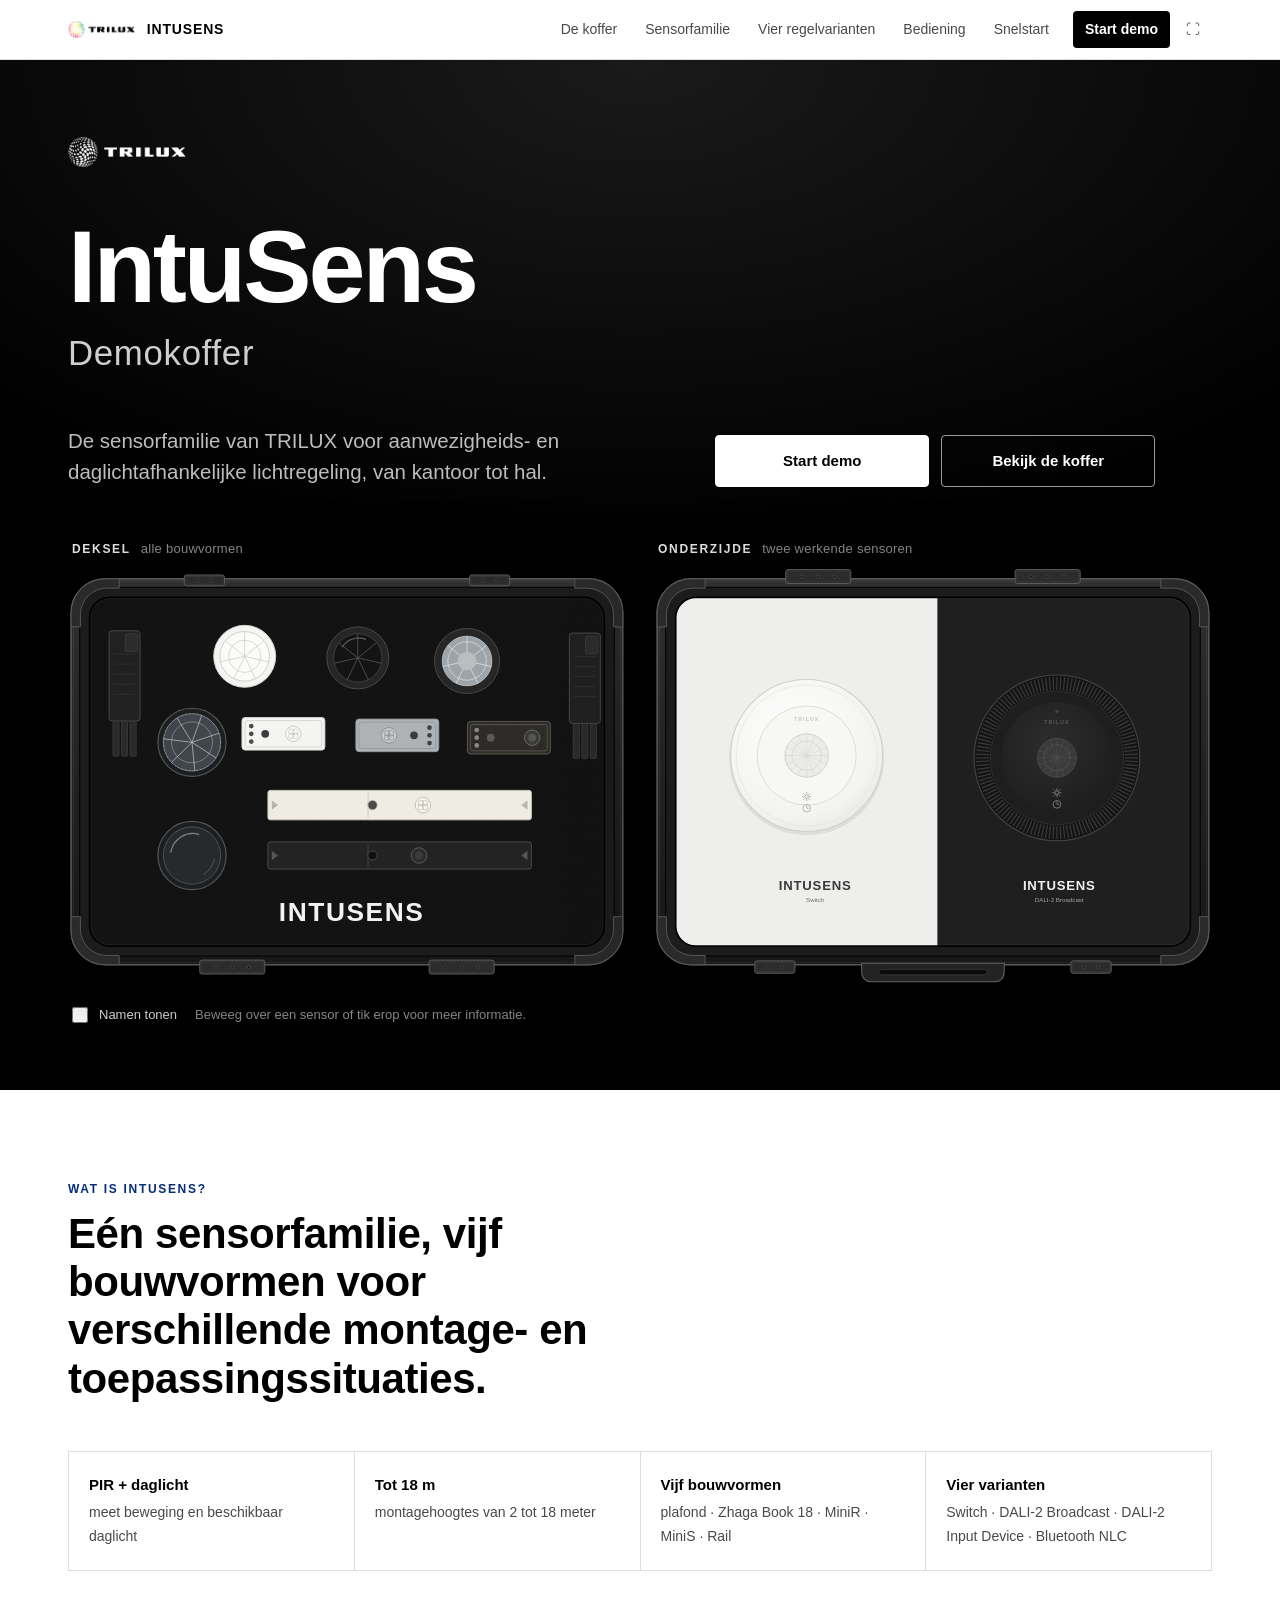
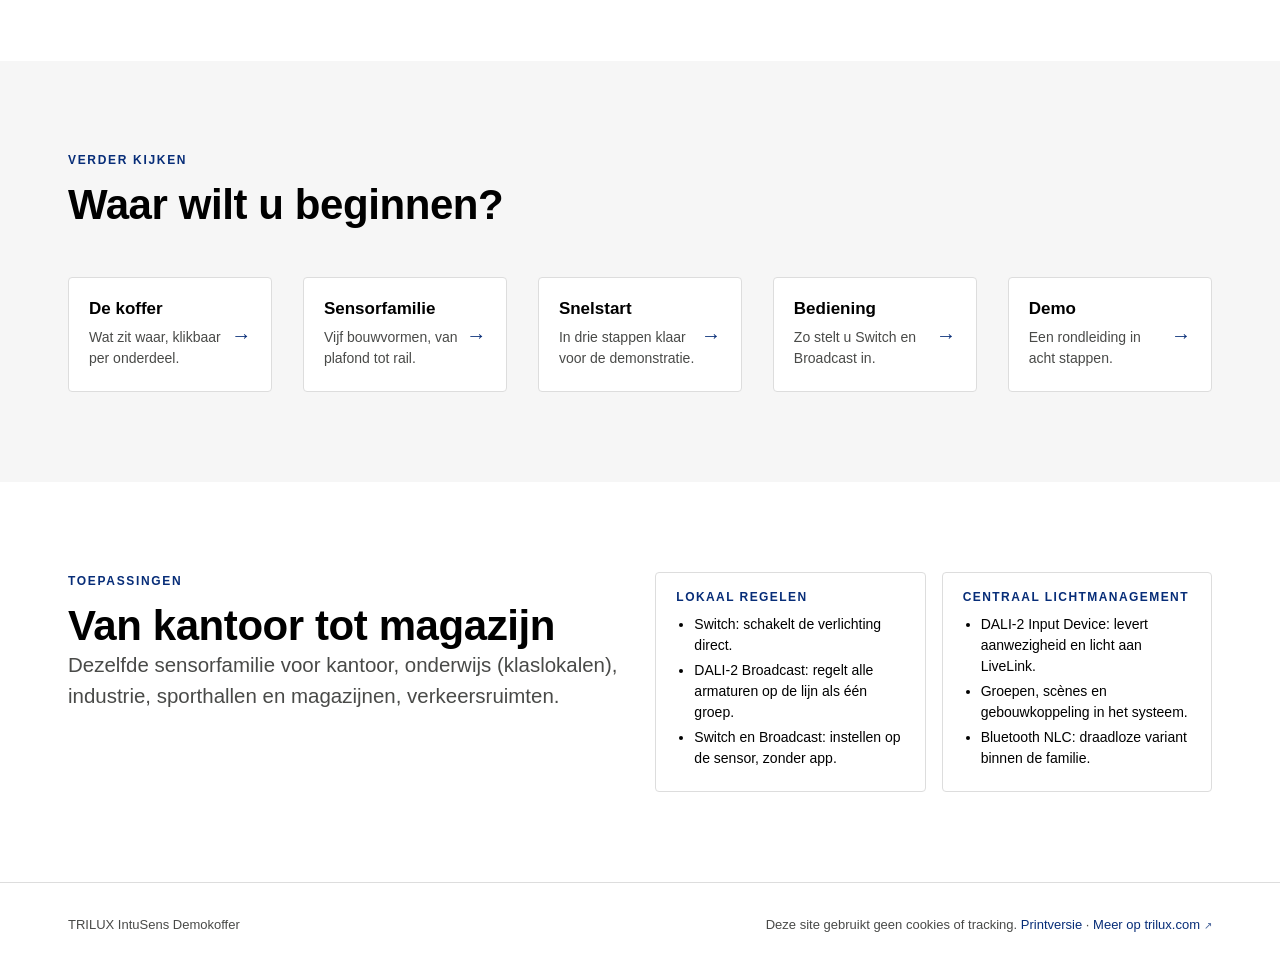
==== index.html @ b2845ed4 "Bediening exact, compact-scherm, Rail-terminologie, artikelgegevens en trilux.com-links (issue #1) -" ====
<!DOCTYPE html>
<html lang="nl">
<head>
<meta charset="utf-8">
<meta name="viewport" content="width=device-width, initial-scale=1, viewport-fit=cover">
<meta name="robots" content="noindex">
<title>IntuSens demokoffer · TRILUX</title>
<meta name="description" content="Ontdek de TRILUX IntuSens-sensorfamilie aan de hand van de demokoffer: bouwvormen, bediening en toepassingen.">
<link rel="canonical" href="https://intusens-demokoffer.nl/">
<meta property="og:type" content="website">
<meta property="og:site_name" content="TRILUX IntuSens Demokoffer">
<meta property="og:title" content="TRILUX IntuSens Demokoffer">
<meta property="og:description" content="Vijf bouwvormen, één bedienconcept. Ontdek de IntuSens-sensorfamilie van TRILUX.">
<meta property="og:url" content="https://intusens-demokoffer.nl/">
<meta property="og:image" content="https://intusens-demokoffer.nl/assets/processed/koffer-hero.jpg">
<meta property="og:locale" content="nl_NL">
<meta name="twitter:card" content="summary_large_image">
<meta name="theme-color" content="#000000">
<meta name="apple-mobile-web-app-title" content="IntuSens Demokoffer">
<meta name="apple-mobile-web-app-capable" content="yes">
<meta name="mobile-web-app-capable" content="yes">
<meta name="apple-mobile-web-app-status-bar-style" content="black">
<link rel="icon" href="assets/icons/favicon.svg" type="image/svg+xml">
<link rel="icon" href="assets/icons/favicon-32.png" sizes="32x32" type="image/png">
<link rel="apple-touch-icon" href="assets/icons/apple-touch-icon.png">
<link rel="manifest" href="manifest.webmanifest">
<link rel="stylesheet" href="src/styles.css">
</head>
<body>
<header class="nav">
  <div class="nav-in">
    <a class="nav-logo" href="#/"><img src="assets/brand/trilux-logo-zwart-crop.png" alt="TRILUX"><span>IntuSens</span></a>
    <button class="nav-burger" id="burger" aria-label="Menu">Menu</button>
    <nav class="nav-links" id="navlinks" aria-label="Hoofdnavigatie"></nav>
  </div>
</header>
<main id="main"></main>
<footer class="foot"><div class="wrap"><span>TRILUX IntuSens Demokoffer</span><span>Deze site gebruikt geen cookies of tracking. <a href="print/intusens-demokoffer-handleiding.html">Printversie</a> · <a class="ext" href="https://www.trilux.com/en/products/intusens/" target="_blank" rel="noopener">Meer op trilux.com</a></span></div></footer>
<div class="toast" id="toast" role="status" aria-live="polite"></div>
<script src="src/data.js"></script>
<script src="src/koffer-illu.js"></script>
<script src="src/app.js"></script>
</body>
</html>
---- src/styles.css ----
/* TRILUX IntuSens demokoffer — Interactive Sales Guide
   Kleuren volgen de TRILUX PowerPoint-master (maart 2026) zoals gebruikt in de presentatie-repo:
   zwart #000, blauw #072D78 (accent2), lichtblauw #4097DB (accent1), grijs #494A48, lijn #DDDDDD, vlak #F6F6F6. */
:root{
  --ink:#000000; --ink-2:#1d1d1f; --grey:#494A48; --grey-mid:#919390; --grey-soft:#B8BAB7;
  --line:#DDDDDD; --surface:#F6F6F6; --paper:#FFFFFF;
  --blue:#072D78; --blue-light:#4097DB; --blue-pale:#E9F2FB;
  --warn:#C80A46; --warn-pale:#FBECF1;
  --font:"Segoe UI",-apple-system,BlinkMacSystemFont,"Helvetica Neue",Helvetica,Arial,sans-serif;
  --mono:Consolas,"SF Mono",Menlo,"Courier New",monospace;
  --radius:4px; --gutter:clamp(16px,4vw,48px); --max:1240px;
  --nav-h:60px;
}
*{box-sizing:border-box}
html{-webkit-text-size-adjust:100%;scroll-behavior:smooth}
body{margin:0;font-family:var(--font);color:var(--ink);background:var(--paper);line-height:1.5;font-size:16px;-webkit-font-smoothing:antialiased}
img{max-width:100%;display:block}
a{color:var(--blue);text-decoration:none}
a:hover{text-decoration:underline}
button{font:inherit;color:inherit;cursor:pointer}
h1,h2,h3,h4{margin:0;font-weight:600;letter-spacing:-.01em;line-height:1.15}
h1{font-size:clamp(34px,6vw,72px);font-weight:700;letter-spacing:-.02em}
h2{font-size:clamp(26px,3.6vw,42px)}
h3{font-size:clamp(19px,2.2vw,24px)}
p{margin:0 0 1em}
.muted{color:var(--grey)}
.small{font-size:14px}
.mono{font-family:var(--mono)}
.sr-only{position:absolute;width:1px;height:1px;overflow:hidden;clip:rect(0 0 0 0);white-space:nowrap}
:focus-visible{outline:2px solid var(--blue-light);outline-offset:2px}
@media (prefers-reduced-motion:reduce){*{animation:none!important;transition:none!important}}

/* ---- navigatie ---- */
.nav{position:sticky;top:0;z-index:50;height:var(--nav-h);background:rgba(255,255,255,.92);backdrop-filter:saturate(180%) blur(12px);border-bottom:1px solid var(--line)}
.nav-in{max-width:var(--max);margin:0 auto;padding:0 var(--gutter);height:100%;display:flex;align-items:center;gap:20px}
.nav-logo{display:flex;align-items:center;gap:12px;color:var(--ink);font-weight:600;font-size:14px;letter-spacing:.06em;text-transform:uppercase}
.nav-logo img{height:17px;width:auto}
.nav-logo:hover{text-decoration:none}
.nav-links{display:flex;gap:4px;margin-left:auto;align-items:center}
.nav-links a{color:var(--grey);font-size:14px;padding:8px 12px;border-radius:var(--radius);white-space:nowrap}
.nav-links a:hover{color:var(--ink);background:var(--surface);text-decoration:none}
.nav-links a.active{color:var(--ink);font-weight:600}
.nav-links a.cta{background:var(--ink);color:#fff;font-weight:600;margin-left:8px}
.nav-links a.cta:hover{background:var(--blue)}
.nav-burger{display:none;margin-left:auto;background:none;border:1px solid var(--line);border-radius:var(--radius);padding:8px 10px;font-size:14px}
@media (max-width:900px){
  .nav-links{display:none;position:absolute;top:var(--nav-h);left:0;right:0;background:#fff;border-bottom:1px solid var(--line);flex-direction:column;align-items:stretch;padding:8px var(--gutter) 16px;gap:0}
  .nav-links.open{display:flex}
  .nav-links a{padding:12px 8px;border-bottom:1px solid var(--surface);font-size:16px}
  .nav-links a.cta{margin:8px 0 0;text-align:center}
  .nav-burger{display:block}
}

/* ---- pagina ---- */
main{min-height:calc(100vh - var(--nav-h))}
.wrap{max-width:var(--max);margin:0 auto;padding:0 var(--gutter)}
.section{padding:clamp(40px,7vw,96px) 0}
.section.tight{padding:clamp(24px,4vw,56px) 0}
.section.grey{background:var(--surface)}
.section.dark{background:var(--ink);color:#fff}
.section.dark .muted{color:var(--grey-soft)}
.eyebrow{font-size:12px;letter-spacing:.14em;text-transform:uppercase;color:var(--blue);font-weight:600;margin-bottom:12px}
.dark .eyebrow{color:var(--blue-light)}
.lead{font-size:clamp(17px,1.6vw,21px);color:var(--grey);max-width:60ch}
.dark .lead{color:#d6d6d6}
.head{margin-bottom:clamp(24px,4vw,48px);max-width:70ch}
.grid{display:grid;gap:clamp(16px,2.4vw,32px)}
.g2{grid-template-columns:repeat(2,1fr)}
.g3{grid-template-columns:repeat(3,1fr)}
.g4{grid-template-columns:repeat(4,1fr)}
.g5{grid-template-columns:repeat(5,1fr)}
@media (max-width:1000px){.g4,.g5{grid-template-columns:repeat(3,1fr)}}
.routes{grid-template-columns:repeat(5,1fr)}
@media (max-width:1100px){.routes{grid-template-columns:repeat(3,1fr)}}
@media (max-width:760px){.routes{grid-template-columns:repeat(2,1fr)}}
@media (max-width:520px){.routes{grid-template-columns:1fr}}
@media (max-width:760px){.g3,.g4,.g5{grid-template-columns:repeat(2,1fr)}}
@media (max-width:520px){.g2,.g3,.g4,.g5{grid-template-columns:1fr}}

/* ---- knoppen ---- */
.btn{display:inline-flex;align-items:center;justify-content:center;gap:8px;padding:14px 22px;border-radius:var(--radius);border:1px solid var(--ink);background:var(--ink);color:#fff;font-weight:600;font-size:15px;transition:background .15s,color .15s,border-color .15s;text-decoration:none!important;min-height:48px}
.btn:hover{background:var(--blue);border-color:var(--blue)}
.btn.ghost{background:transparent;color:var(--ink)}
.btn.ghost:hover{background:var(--ink);color:#fff}
.btn.light{background:#fff;border-color:#fff;color:var(--ink)}
.btn.light:hover{background:var(--blue-light);border-color:var(--blue-light);color:#fff}
.btn.outline-light{background:transparent;border-color:rgba(255,255,255,.6);color:#fff}
.btn.outline-light:hover{background:#fff;color:var(--ink)}
.btn.sm{padding:8px 14px;min-height:36px;font-size:14px}
.btn-row{display:flex;flex-wrap:wrap;gap:12px}
.btn.blue{background:var(--blue);border-color:var(--blue)}
.btn.blue:hover{background:var(--blue-light);border-color:var(--blue-light)}

/* ---- kaarten ---- */
.card{background:#fff;border:1px solid var(--line);border-radius:var(--radius);overflow:hidden;display:flex;flex-direction:column;transition:box-shadow .2s,transform .2s;color:inherit}
a.card:hover{text-decoration:none;box-shadow:0 12px 32px rgba(0,0,0,.08);transform:translateY(-2px)}
.card-img{aspect-ratio:1/1;background:var(--surface);display:flex;align-items:center;justify-content:center;padding:14%;position:relative}
.card-img.dark{background:#111}
.card-img img{width:100%;height:100%;object-fit:contain;mix-blend-mode:multiply}
.card-img.dark img{mix-blend-mode:normal}
.card-img.wide{aspect-ratio:16/10}
.card-body{padding:18px 20px 22px;display:flex;flex-direction:column;gap:6px;flex:1}
.card-body b{font-size:17px;font-weight:600}
.card-body .sub{color:var(--grey);font-size:14px}
.card-body ul{margin:8px 0 0;padding-left:18px;color:var(--grey);font-size:14px}
.card-body li{margin:2px 0}
.tag{display:inline-block;font-size:11px;letter-spacing:.1em;text-transform:uppercase;font-weight:600;padding:4px 8px;border-radius:2px;background:var(--blue-pale);color:var(--blue)}
.tag.grey{background:var(--surface);color:var(--grey)}
.tag.warn{background:var(--warn-pale);color:var(--warn)}
.tag.dark{background:var(--ink);color:#fff}
.tags{display:flex;flex-wrap:wrap;gap:6px}

/* ---- placeholder beelden ---- */
.ph{background:repeating-linear-gradient(135deg,#f3f3f3 0 12px,#ececec 12px 24px);color:var(--grey);display:flex;flex-direction:column;align-items:center;justify-content:center;text-align:center;padding:24px;font-size:13px;gap:6px;width:100%;height:100%;border:1px dashed var(--grey-soft);border-radius:var(--radius)}
.ph b{font-size:14px;color:var(--ink-2)}
.ph .mono{font-size:12px;word-break:break-all}

/* ---- status-badges ---- */
.st{display:inline-flex;align-items:center;gap:6px;font-size:12px;color:var(--grey);white-space:nowrap}
.st::before{content:"";width:8px;height:8px;border-radius:50%;background:var(--grey-soft);flex:none}
.st.bevestigd::before{background:var(--blue)}
.st.onzeker::before{background:var(--blue-light)}
.st.te-verifieren::before{background:var(--warn)}
.st.waarneming::before{background:var(--grey-mid)}
.st.schematisch::before{background:var(--grey-mid)}
.legend{display:flex;flex-wrap:wrap;gap:16px;font-size:13px;color:var(--grey);margin-top:12px}
.note{border-left:3px solid var(--blue);background:var(--blue-pale);padding:14px 18px;border-radius:0 var(--radius) var(--radius) 0;font-size:14px;color:var(--ink-2);margin:20px 0}
.note.warn{border-color:var(--warn);background:var(--warn-pale)}
.note b{font-weight:600}

/* ---- hero ---- */
.hero{background:var(--ink);color:#fff;position:relative;overflow:hidden;min-height:calc(100vh - var(--nav-h));display:flex;align-items:center}
.hero-in{max-width:var(--max);margin:0 auto;padding:clamp(56px,8vw,120px) var(--gutter);display:grid;grid-template-columns:1.1fr 1fr;gap:clamp(24px,5vw,72px);align-items:center;width:100%}
.hero .brand{font-size:14px;letter-spacing:.32em;text-transform:uppercase;color:#fff;font-weight:600;margin-bottom:20px}
.hero h1{font-size:clamp(48px,8vw,112px);line-height:.95;letter-spacing:-.03em}
.hero h1 small{display:block;font-size:.34em;font-weight:400;letter-spacing:.02em;color:#cfcfcf;margin-top:16px;line-height:1.25}
.hero .sub{margin:28px 0 36px;color:#bdbdbd;font-size:clamp(17px,1.6vw,21px);max-width:44ch}
.hero-visual{position:relative;aspect-ratio:4/3;background:#151515;border-radius:var(--radius);display:flex;align-items:center;justify-content:center;overflow:hidden}
.hero-visual img{width:100%;height:100%;object-fit:cover}
.hero-visual .ph{background:repeating-linear-gradient(135deg,#1c1c1c 0 12px,#161616 12px 24px);border-color:#333;color:#9a9a9a}
.hero-visual .ph b{color:#fff}
.hero-actions{display:grid;grid-template-columns:repeat(2,1fr);gap:12px;max-width:440px}
.hero-actions .btn{width:100%}
@media (max-width:860px){.hero-in{grid-template-columns:1fr}.hero-visual{order:-1;aspect-ratio:16/10}.hero{min-height:0}}
@media (max-width:480px){.hero-actions{grid-template-columns:1fr}}

/* ---- kenmerkstrook ---- */
.strip{display:grid;grid-template-columns:repeat(4,1fr);gap:1px;background:var(--line);border:1px solid var(--line)}
.strip div{background:#fff;padding:22px 20px}
.strip b{display:block;font-size:15px;margin-bottom:4px}
.strip span{font-size:14px;color:var(--grey)}
@media (max-width:760px){.strip{grid-template-columns:repeat(2,1fr)}}
@media (max-width:420px){.strip{grid-template-columns:1fr}}

/* ---- koffer ---- */
.koffer-stage{position:relative;background:#111;border-radius:var(--radius);overflow:hidden;aspect-ratio:4/3}
.koffer-stage img{width:100%;height:100%;object-fit:contain}
.koffer-stage .ph{background:repeating-linear-gradient(135deg,#1c1c1c 0 12px,#161616 12px 24px);border:none;color:#9a9a9a}
.koffer-stage .ph b{color:#fff}
.hs{position:absolute;transform:translate(-50%,-50%);width:26px;height:26px;border-radius:50%;border:2px solid #fff;background:rgba(7,45,120,.85);box-shadow:0 0 0 0 rgba(255,255,255,.5);padding:0;opacity:.55;transition:opacity .2s,transform .2s;color:#fff;font-size:11px;font-weight:600}
.hs:hover,.hs:focus-visible,.koffer-stage.show .hs{opacity:1}
.hs:hover{transform:translate(-50%,-50%) scale(1.15)}
.hs-tip{position:absolute;z-index:5;background:#fff;color:var(--ink);padding:10px 12px;border-radius:var(--radius);box-shadow:0 8px 24px rgba(0,0,0,.25);font-size:13px;min-width:180px;max-width:260px;pointer-events:none;transform:translate(-50%,12px)}
.hs-tip b{display:block;font-size:14px}
.hs-tip .sub{color:var(--grey);font-size:12px}
.koffer-tools{display:flex;flex-wrap:wrap;gap:10px;align-items:center;margin:14px 0}
.koffer-tools .toggle{display:inline-flex;align-items:center;gap:8px;font-size:14px;cursor:pointer;user-select:none}
.koffer-tools input{width:18px;height:18px;accent-color:var(--blue)}
.editor{background:var(--surface);border:1px solid var(--line);padding:16px;border-radius:var(--radius);margin-top:16px;font-size:14px}
.editor select{font:inherit;padding:8px;border:1px solid var(--line);border-radius:var(--radius);background:#fff}
.editor textarea{width:100%;min-height:140px;font-family:var(--mono);font-size:12px;margin-top:10px;border:1px solid var(--line);border-radius:var(--radius);padding:8px}
.koffer-grid .card-img{aspect-ratio:4/3}
.rol{position:absolute;top:10px;left:10px}

/* ---- familie ---- */
.fam{display:grid;grid-template-columns:repeat(5,1fr);gap:16px}
@media (max-width:1000px){.fam{grid-template-columns:repeat(3,1fr)}}
@media (max-width:640px){.fam{grid-template-columns:repeat(2,1fr)}}
@media (max-width:420px){.fam{grid-template-columns:1fr}}
.spec{display:grid;grid-template-columns:150px 1fr;gap:8px 16px;font-size:14px;margin:0}
.spec dt{color:var(--grey)}
.spec dd{margin:0}
.spec dd .st{margin-left:8px}
@media (max-width:520px){.spec{grid-template-columns:1fr}.spec dt{margin-top:8px;font-size:12px;text-transform:uppercase;letter-spacing:.08em}}
.height-bar{display:grid;grid-template-columns:repeat(3,1fr);gap:12px;margin-top:24px}
.height-bar div{border-top:3px solid var(--blue);padding-top:10px;font-size:14px}
.height-bar b{display:block;font-size:16px}
.height-bar span{color:var(--grey)}

/* ---- tabel ---- */
.tbl-wrap{overflow-x:auto;-webkit-overflow-scrolling:touch;border:1px solid var(--line);border-radius:var(--radius)}
table{border-collapse:collapse;width:100%;font-size:14px;min-width:720px}
th,td{text-align:left;padding:10px 12px;border-bottom:1px solid var(--line);vertical-align:top}
th{background:var(--surface);font-weight:600;font-size:12px;letter-spacing:.06em;text-transform:uppercase;color:var(--grey);white-space:nowrap}
tr:last-child td{border-bottom:none}
td .mono{font-size:13px}
td.na{color:var(--warn);font-size:13px}

/* ---- regelvarianten ---- */
.var{display:grid;grid-template-columns:repeat(4,1fr);gap:16px}
@media (max-width:1000px){.var{grid-template-columns:repeat(2,1fr)}}
@media (max-width:520px){.var{grid-template-columns:1fr}}
.var .card-body p{font-size:14px;color:var(--grey);margin:0}
.var .kop{font-size:15px;font-weight:600;color:var(--ink);margin:4px 0 8px}
.zeg{background:var(--surface);border-radius:var(--radius);padding:12px 14px;font-size:14px;margin-top:auto}
.zeg em{display:block;font-style:normal;font-size:11px;letter-spacing:.1em;text-transform:uppercase;color:var(--blue);font-weight:600;margin-bottom:4px}
.cmp{display:grid;grid-template-columns:1.2fr repeat(3,1fr);border:1px solid var(--line);font-size:14px}
.cmp>div{padding:12px 14px;border-bottom:1px solid var(--line);border-right:1px solid var(--line)}
.cmp>div:nth-child(4n){border-right:none}
.cmp .h{background:var(--surface);font-weight:600}
.cmp .l{color:var(--grey)}
@media (max-width:700px){.cmp{grid-template-columns:1fr;font-size:15px}.cmp>div{border-right:none}.cmp .l{background:var(--surface);font-weight:600;color:var(--ink);margin-top:8px}.cmp .l:first-child{margin-top:0}.cmp .h.l{display:none}.cmp .h::before{content:attr(data-col) " · ";color:var(--blue)}}

/* ---- keten (broadcast) ---- */
.chain{display:flex;flex-direction:column;align-items:center;gap:0;margin:24px 0}
.chain div{border:1px solid var(--line);padding:12px 22px;border-radius:var(--radius);font-weight:600;background:#fff;min-width:240px;text-align:center}
.chain div.hi{background:var(--ink);color:#fff;border-color:var(--ink)}
.chain span{width:2px;height:22px;background:var(--blue);display:block}

/* ---- bediening ---- */
.steps{display:grid;grid-template-columns:repeat(5,1fr);gap:12px;counter-reset:s}
@media (max-width:900px){.steps{grid-template-columns:repeat(3,1fr)}}
@media (max-width:560px){.steps{grid-template-columns:1fr}}
.step{border:1px solid var(--line);padding:20px 18px;border-radius:var(--radius);position:relative}
.step i{display:block;font-style:normal;font-size:40px;font-weight:700;color:var(--blue);line-height:1;margin-bottom:10px}
.step b{display:block;margin-bottom:4px}
.step p{font-size:14px;color:var(--grey);margin:0 0 8px}
.sim{display:grid;grid-template-columns:minmax(260px,400px) 1fr;gap:clamp(24px,4vw,56px);align-items:center}
@media (max-width:760px){.sim{grid-template-columns:1fr}}
.sensor{width:100%;max-width:400px;margin:0 auto;aspect-ratio:1;position:relative;user-select:none;touch-action:none}
.sensor svg{width:100%;height:100%;display:block}
.sensor .ring{cursor:grab}
.sensor .ring:active{cursor:grabbing}
.sensor .btn-press{cursor:pointer}
.sim-ctl{display:flex;flex-direction:column;gap:14px}
.sim-ctl .row{display:flex;flex-wrap:wrap;gap:10px;align-items:center}
.sim-state{font-family:var(--mono);font-size:13px;color:var(--grey);background:var(--surface);padding:10px 12px;border-radius:var(--radius)}
.lcd{font-family:var(--mono);font-weight:700}
.kv{display:grid;grid-template-columns:1fr 1fr;gap:16px}
@media (max-width:700px){.kv{grid-template-columns:1fr}}
.kv .box{border:1px solid var(--line);border-radius:var(--radius);padding:18px 20px}
.kv .box h4{font-size:12px;letter-spacing:.12em;text-transform:uppercase;color:var(--blue);margin-bottom:10px}
.kv ul{margin:0;padding-left:18px;font-size:14px}
.kv li{margin:4px 0}

/* ---- productdetail ---- */
.pd-hero{display:grid;grid-template-columns:1fr 1fr;gap:clamp(24px,4vw,64px);align-items:center}
@media (max-width:800px){.pd-hero{grid-template-columns:1fr}}
.pd-img{aspect-ratio:1;background:var(--surface);border-radius:var(--radius);display:flex;align-items:center;justify-content:center;padding:12%}
.pd-img img{width:100%;height:100%;object-fit:contain;mix-blend-mode:multiply}
.pd-img.dark{background:#111}
.pd-img.dark img{mix-blend-mode:normal}
.pd-title .fam-name{color:var(--grey);font-size:15px;margin-bottom:6px}
.pd-title h1{font-size:clamp(30px,4.4vw,52px)}
.pd-title .sell{font-size:clamp(17px,1.5vw,20px);color:var(--grey);margin-top:14px;max-width:44ch}
.pd-sec{padding:clamp(28px,4vw,48px) 0;border-top:1px solid var(--line)}
.pd-sec h2{font-size:12px;letter-spacing:.14em;text-transform:uppercase;color:var(--blue);margin-bottom:16px}
.pd-sec .lead-txt{font-size:clamp(17px,1.5vw,20px);max-width:60ch}
.pd-sec ul.plain{margin:0;padding-left:20px}
.chips{display:flex;flex-wrap:wrap;gap:8px}
.chip{border:1px solid var(--line);padding:8px 12px;border-radius:999px;font-size:14px}
.schema{display:flex;align-items:center;gap:0;flex-wrap:wrap}
.schema div{border:1px solid var(--line);padding:10px 16px;border-radius:var(--radius);font-weight:600;font-size:14px}
.schema div.hi{background:var(--ink);color:#fff;border-color:var(--ink)}
.schema span{width:28px;height:2px;background:var(--blue);display:block;flex:none}
@media (max-width:640px){.schema{flex-direction:column;align-items:stretch}.schema span{width:2px;height:20px;margin-left:24px}}
.tech{display:grid;grid-template-columns:repeat(auto-fill,minmax(220px,1fr));gap:12px}
.tech div{border:1px solid var(--line);padding:14px 16px;border-radius:var(--radius)}
.tech small{display:block;color:var(--grey);font-size:12px;letter-spacing:.06em;text-transform:uppercase;margin-bottom:4px}
.tech b{font-weight:600;font-size:15px;display:block}
.tech b.na{color:var(--warn);font-weight:500;font-size:14px}
.tech .st{margin-top:6px}
.src-list{font-size:13px;color:var(--grey);margin:0;padding-left:18px}

/* ---- snelstart ---- */
.qs{display:grid;grid-template-columns:repeat(7,1fr);gap:10px}
@media (max-width:1100px){.qs{grid-template-columns:repeat(4,1fr)}}
@media (max-width:700px){.qs{grid-template-columns:repeat(2,1fr)}}
@media (max-width:420px){.qs{grid-template-columns:1fr}}
.qs div{border:1px solid var(--line);border-radius:var(--radius);padding:18px 16px 20px;min-height:150px}
.qs i{font-style:normal;display:inline-flex;width:34px;height:34px;border-radius:50%;background:var(--ink);color:#fff;align-items:center;justify-content:center;font-weight:700;margin-bottom:12px}
.qs b{display:block;font-size:15px;margin-bottom:4px}
.qs p{font-size:14px;color:var(--grey);margin:0}
.back-labels{display:grid;grid-template-columns:1fr 1fr;gap:24px;align-items:start}
@media (max-width:760px){.back-labels{grid-template-columns:1fr}}
.back-labels ol{margin:0;padding-left:20px;font-size:15px}
.back-labels li{margin:6px 0}

/* ---- demo (sales-modus) ---- */
body.demo-mode .nav{display:none}
.demo{position:fixed;inset:0;background:#fff;z-index:100;display:grid;grid-template-rows:auto 1fr auto;overflow:hidden}
.demo-top{display:flex;align-items:center;gap:16px;padding:14px var(--gutter);border-bottom:1px solid var(--line)}
.demo-top .prog{flex:1;height:2px;background:var(--line);position:relative}
.demo-top .prog i{position:absolute;left:0;top:0;bottom:0;background:var(--blue);transition:width .3s}
.demo-top .n{font-size:13px;color:var(--grey);font-family:var(--mono)}
.demo-top .btn{min-height:36px;padding:6px 12px}
.demo-body{overflow:auto;display:flex;align-items:center}
.demo-in{max-width:var(--max);margin:0 auto;padding:clamp(24px,4vw,64px) var(--gutter);display:grid;grid-template-columns:1.1fr 1fr;gap:clamp(24px,5vw,80px);align-items:center;width:100%}
@media (max-width:860px){.demo-in{grid-template-columns:1fr}}
.demo-in h1{font-size:clamp(30px,4.6vw,64px);margin:8px 0 18px}
.demo-in .msg{font-size:clamp(19px,2.2vw,30px);line-height:1.3;max-width:26ch}
.demo-in ul{margin:22px 0 0;padding-left:20px;font-size:clamp(15px,1.4vw,19px);color:var(--grey)}
.demo-in li{margin:6px 0}
.demo-vis.dark{background:#111}.demo-vis.dark img{mix-blend-mode:normal}.demo-vis{aspect-ratio:1;background:var(--surface);border-radius:var(--radius);display:flex;align-items:center;justify-content:center;padding:10%;max-height:62vh;margin:0 auto;width:100%}
.demo-vis img{width:100%;height:100%;object-fit:contain;mix-blend-mode:multiply}
.demo-vis.fam{padding:0;background:none;aspect-ratio:auto;display:grid;grid-template-columns:repeat(3,1fr);gap:10px}
.demo-vis.fam div{background:var(--surface);aspect-ratio:1;display:flex;align-items:center;justify-content:center;padding:14%;border-radius:var(--radius)}
.demo-vis.fam img{mix-blend-mode:multiply}
.demo-bottom{border-top:1px solid var(--line);padding:12px var(--gutter);display:flex;align-items:center;gap:12px;flex-wrap:wrap}
.demo-bottom details{flex:1;min-width:240px}
.demo-bottom summary{cursor:pointer;font-size:13px;color:var(--blue);font-weight:600;letter-spacing:.06em;text-transform:uppercase;list-style:none}
.demo-bottom summary::-webkit-details-marker{display:none}
.demo-bottom p{margin:8px 0 0;font-size:15px;max-width:80ch}
.demo-bottom .navb{display:flex;gap:8px;margin-left:auto}
.demo-bottom .navb .btn{min-height:40px;padding:8px 16px}
.demo-live{margin-top:20px;display:flex;gap:10px;flex-wrap:wrap}

/* ---- overig ---- */
.foot{border-top:1px solid var(--line);padding:32px 0;font-size:13px;color:var(--grey)}
.foot .wrap{display:flex;flex-wrap:wrap;gap:16px;justify-content:space-between}
.crumbs{font-size:13px;color:var(--grey);margin-bottom:16px}
.crumbs a{color:var(--grey)}
.toast{position:fixed;left:50%;bottom:24px;transform:translateX(-50%);background:var(--ink);color:#fff;padding:10px 16px;border-radius:var(--radius);font-size:14px;z-index:200;opacity:0;transition:opacity .2s;pointer-events:none}
.toast.on{opacity:1}
.fade{animation:fade .35s ease-out both}
@keyframes fade{from{opacity:0;transform:translateY(6px)}to{opacity:1;transform:none}}
.status-list{display:grid;grid-template-columns:repeat(auto-fill,minmax(260px,1fr));gap:10px;font-size:14px}
.status-list div{border:1px solid var(--line);padding:12px 14px;border-radius:var(--radius)}

@media print{
  .nav,.foot,.btn,.koffer-tools,.editor,.demo-top,.demo-bottom{display:none!important}
  body{font-size:12pt}
  .section{padding:16pt 0;break-inside:avoid}
  .hero{min-height:0;background:#fff;color:#000}
  .hero h1 small,.hero .sub{color:#333}
}

/* ---- kofferfoto's, typeplaatjes, fotostrook (v0.2) ---- */
.stage-block{margin-bottom:28px}
.koffer-stage.show .hs{opacity:1}
.hs{opacity:.7;box-shadow:0 2px 8px rgba(0,0,0,.4)}
.label-proof{display:grid;grid-template-columns:minmax(160px,320px) 1fr;gap:16px;align-items:center;border:1px solid var(--line);border-radius:var(--radius);padding:12px;margin-top:16px}
.label-proof img{width:100%;border-radius:var(--radius)}
@media (max-width:600px){.label-proof{grid-template-columns:1fr}}
.fotostrip{display:grid;grid-template-columns:repeat(auto-fill,minmax(150px,220px));gap:10px;margin-top:32px}
.fotostrip img{width:100%;aspect-ratio:1;object-fit:cover;border-radius:var(--radius)}
.demo-vis.koffer{padding:0;aspect-ratio:auto}
.demo-vis.koffer img{mix-blend-mode:normal;object-fit:contain}

/* ---- gestileerde koffer-illustratie (v0.4) ---- */
.hero.hero-illu{min-height:0;display:block;background:radial-gradient(120% 80% at 50% 0%,#1a1a1a 0%,#000 60%)}
.hero-illu .hero-in{display:block;padding-top:clamp(40px,6vw,88px);padding-bottom:clamp(32px,5vw,72px)}
.hero-illu .hero-text{display:grid;grid-template-columns:1.2fr 1fr;gap:clamp(20px,4vw,64px);align-items:end;margin-bottom:clamp(28px,4vw,56px)}
.hero-illu .hero-text .brand{grid-column:1/-1;margin-bottom:0}
.hero-illu .hero-text h1{grid-column:1}
.hero-illu .hero-text .sub{grid-column:1;margin:0}
.hero-illu .hero-actions{grid-column:2;grid-row:2/4;align-self:end}
@media (max-width:860px){.hero-illu .hero-text{grid-template-columns:1fr}.hero-illu .hero-actions{grid-column:1;grid-row:auto;margin-top:20px}}
.illu-wrap{position:relative}
.illu{position:relative;display:grid;grid-template-columns:1fr 1fr;gap:clamp(14px,2.2vw,32px)}
@media (max-width:760px){.illu{grid-template-columns:1fr}}
.illu-panel{margin:0}
.illu-panel figcaption{display:flex;gap:10px;align-items:baseline;margin:0 0 10px 4px;font-size:13px;color:#8f8f8f;letter-spacing:.02em}
.illu-panel figcaption b{color:#e8e8e8;font-weight:600;font-size:12px;letter-spacing:.14em;text-transform:uppercase}
.illu-svg{display:block;width:100%;height:auto;filter:drop-shadow(0 18px 40px rgba(0,0,0,.55))}
.illu .kc{cursor:pointer;outline:none;transition:opacity .25s ease}
.illu .kc .body{transition:transform .25s ease,filter .25s ease;transform-box:fill-box;transform-origin:center}
.illu .kc .halo{opacity:0;transition:opacity .2s ease}
.illu .kc:hover .halo,.illu .kc:focus-visible .halo,.illu .kc.on .halo{opacity:1}
.illu .kc:hover .body,.illu .kc.on .body{filter:brightness(1.08)}
.illu.hovering .kc:not(.on){opacity:.42}
.illu .lbl{font:600 11px/1 "Segoe UI",-apple-system,BlinkMacSystemFont,"Helvetica Neue",Arial,sans-serif;letter-spacing:.04em;opacity:0;transition:opacity .25s ease;pointer-events:none}
.illu.labels .lbl{opacity:.95}
.illu .kc.on .lbl{opacity:1;fill:#4097DB}
.illu-tip{position:absolute;z-index:6;transform:translate(-50%,0);background:#fff;color:#000;border-radius:4px;padding:10px 14px;min-width:170px;max-width:260px;box-shadow:0 12px 32px rgba(0,0,0,.45);font-size:13px;pointer-events:none;opacity:0;transition:opacity .15s ease}
.illu-tip.on{opacity:1}
.illu-tip b{display:block;font-size:14px}
.illu-tip span{display:block;color:#494A48;font-size:12px;margin-top:2px}
.illu-tip em{display:block;font-style:normal;color:#072D78;font-weight:600;font-size:12px;margin-top:6px}
.illu-tools{display:flex;flex-wrap:wrap;gap:8px 18px;align-items:center;margin-top:16px;font-size:13px;color:#9a9a9a}
.illu-tools .toggle{display:inline-flex;align-items:center;gap:8px;color:#e6e6e6;cursor:pointer;user-select:none}
.illu-tools input{width:16px;height:16px;accent-color:#4097DB}
.section:not(.dark) .illu-tools{color:var(--grey)}
.section:not(.dark) .illu-tools .toggle{color:var(--ink)}
.demo-illu{background:#0a0a0a;border-radius:var(--radius);padding:clamp(12px,2vw,24px)}
.demo-illu .illu{grid-template-columns:1fr}
@media (min-width:1100px){.demo-illu .illu{grid-template-columns:1fr 1fr}}
/* foto-hotspots: standaard verborgen, alleen via "Toon onderdelen" */
.koffer-stage .hs{opacity:0;pointer-events:none}
.koffer-stage.show .hs{opacity:1;pointer-events:auto}
@media (prefers-reduced-motion:reduce){.illu .kc,.illu .kc .body,.illu .lbl{transition:none}}
.demo-in.wide{grid-template-columns:.62fr 1.7fr;max-width:1500px}.demo-in.wide h1{font-size:clamp(28px,3.4vw,52px)}@media (max-width:860px){.demo-in.wide{grid-template-columns:1fr}}

/* ---- sales-opschoning (v0.5) ---- */
.card.route .card-body{position:relative;padding-right:44px}
.card.route .arrow{position:absolute;right:20px;top:50%;transform:translateY(-50%);font-style:normal;color:var(--blue);font-size:20px;transition:transform .2s}
.card.route:hover .arrow{transform:translate(4px,-50%)}
.illu-img{padding:0!important}
.illu-img svg{width:100%;height:100%;display:block}
/* familie */
.fam-card .card-img{aspect-ratio:4/3;padding:10%}
.fam-card .card-body b{font-size:18px}
.fam-card .optic{display:inline-block;margin-top:6px;font-size:12px;letter-spacing:.08em;text-transform:uppercase;color:var(--blue);font-weight:600}
.fam-card .use{color:var(--grey);font-size:14px}
.fam-card.sel{border-color:var(--ink);box-shadow:0 0 0 1px var(--ink)}
.lvl{margin-top:18px}
.lvl h4,.in-koffer{font-size:12px;letter-spacing:.14em;text-transform:uppercase;color:var(--blue);margin:0 0 6px}
.in-koffer{margin-top:26px}
.tech-d{margin-top:18px;border-top:1px solid var(--line);padding-top:14px}
.tech-d summary{cursor:pointer;font-weight:600;font-size:15px;list-style:none;display:flex;align-items:center;gap:10px}
.tech-d summary::-webkit-details-marker{display:none}
.tech-d summary::before{content:"+";display:inline-flex;width:22px;height:22px;border:1px solid var(--ink);border-radius:50%;align-items:center;justify-content:center;font-size:15px;line-height:1}
.tech-d[open] summary::before{content:"−"}
.tech-d .spec{margin-top:16px}
.minis{display:grid;grid-template-columns:repeat(auto-fill,minmax(180px,1fr));gap:10px}
.mini{display:flex;gap:10px;align-items:center;border:1px solid var(--line);border-radius:var(--radius);padding:8px;background:#fff;color:inherit}
.mini:hover{text-decoration:none;border-color:var(--ink)}
.mini-img{width:56px;height:56px;flex:none;background:var(--surface);border-radius:3px;display:flex;align-items:center;justify-content:center;overflow:hidden;padding:4px}
.mini-img.dark{background:#111}
.mini-img img{width:100%;height:100%;object-fit:contain;mix-blend-mode:multiply}
.mini-img.dark img{mix-blend-mode:normal}
.mini span{font-size:12px;color:var(--grey);line-height:1.35}
.mini b{display:block;font-size:14px;color:var(--ink)}
.cmp-tbl table{min-width:760px}
.cmp-tbl th[scope=row]{background:#fff;color:var(--ink);font-size:13px;letter-spacing:.02em;text-transform:none;width:160px}
.cmp-tbl thead th{background:var(--ink);color:#fff;font-size:12px}
.cmp-tbl td{font-size:14px}
.cmp-tbl td.dash{color:var(--grey-soft)}
.cmp-tbl tbody tr:nth-child(even) td,.cmp-tbl tbody tr:nth-child(even) th{background:var(--surface)}
/* bediening */
.seg{display:inline-flex;border:1px solid var(--ink);border-radius:999px;padding:3px;margin-bottom:28px}
.seg a{padding:9px 20px;border-radius:999px;color:var(--ink);font-weight:600;font-size:14px}
.seg a:hover{text-decoration:none;background:var(--surface)}
.seg a.on{background:var(--ink);color:#fff}
.annot{display:grid;grid-template-columns:minmax(260px,520px) 1fr;gap:clamp(24px,5vw,72px);align-items:center}
@media (max-width:760px){.annot{grid-template-columns:1fr}}
.annot-vis svg{width:100%;height:auto;display:block;border-radius:18px;box-shadow:0 20px 50px rgba(0,0,0,.12)}
.annot-list{list-style:none;margin:0;padding:0;display:flex;flex-direction:column;gap:22px}
.annot-list li{display:flex;gap:16px;align-items:flex-start}
.annot-list i{font-style:normal;flex:none;width:34px;height:34px;border-radius:50%;border:1.5px solid var(--blue);color:var(--blue);display:inline-flex;align-items:center;justify-content:center;font-weight:600}
.annot-list b{display:block;font-size:20px;margin-bottom:2px}
.annot-list span{color:var(--grey);font-size:16px}
.steps3{display:grid;grid-template-columns:repeat(3,1fr);gap:16px}
@media (max-width:860px){.steps3{grid-template-columns:1fr}}
.s3{background:#fff;border:1px solid var(--line);border-radius:var(--radius);padding:26px 24px}
.section.grey .s3{border-color:#e6e6e6}
.s3 i{font-style:normal;display:block;font-size:44px;font-weight:700;color:var(--blue);line-height:1;margin-bottom:14px}
.s3 b{display:block;font-size:19px;margin-bottom:6px}
.s3 p{margin:0;color:var(--grey);font-size:16px}
.flowline{display:flex;flex-wrap:wrap;align-items:center;gap:10px}
.flowline div{border:1px solid var(--line);background:#fff;border-radius:999px;padding:12px 20px;font-weight:600;font-size:15px}
.flowline div.hi{background:var(--ink);color:#fff;border-color:var(--ink)}
.flowline .arr{color:var(--blue);font-size:20px}
@media (max-width:640px){.flowline{flex-direction:column;align-items:stretch}.flowline .arr{align-self:center;transform:rotate(90deg)}.flowline div{text-align:center}}
/* koffer: keuzekaarten */
.card.choice .choice-vis{background:var(--surface);padding:24px;display:flex;justify-content:center}
.card.choice .choice-vis svg{width:min(260px,70%);height:auto;border-radius:14px}
.card.choice .go{margin-top:8px;color:var(--blue);font-weight:600;font-size:14px}
.pd-sub{color:var(--grey);font-size:15px;margin:6px 0 0}
.lv3 .pd-sec:first-child{border-top:none;padding-top:0}
/* snelstart */
.qs3-row{display:grid;grid-template-columns:1fr 1fr 1.35fr;gap:18px}
@media (max-width:980px){.qs3-row{grid-template-columns:1fr}}
.qs3{border:1px solid var(--line);border-radius:var(--radius);padding:24px;display:flex;flex-direction:column;gap:10px;background:#fff}
.qs3-h{display:flex;align-items:center;gap:12px}
.qs3-h i{font-style:normal;width:40px;height:40px;border-radius:50%;background:var(--ink);color:#fff;display:inline-flex;align-items:center;justify-content:center;font-weight:700;font-size:18px}
.qs3-h b{font-size:22px;letter-spacing:.02em;text-transform:uppercase}
.qs3 p{margin:0;color:var(--grey);font-size:16px}
.qs3-vis{margin-top:auto;background:var(--surface);border-radius:var(--radius);padding:14px;display:flex;justify-content:center}
.qs3-vis svg{width:100%;max-width:320px;height:auto}
.qs3-choice{display:grid;grid-template-columns:1fr 1fr;gap:12px;margin-top:auto}
.choice-sm{display:flex;flex-direction:column;align-items:center;gap:10px;border:1px solid var(--line);border-radius:var(--radius);padding:14px;color:var(--ink);transition:border-color .2s,box-shadow .2s}
.choice-sm:hover{text-decoration:none;border-color:var(--ink);box-shadow:0 10px 28px rgba(0,0,0,.08)}
.choice-sm svg{width:100%;height:auto;border-radius:10px}
.choice-sm b{font-size:16px}
.qs3-foot{display:flex;flex-wrap:wrap;align-items:center;gap:18px 28px;margin-top:28px}
.btn.big{font-size:17px;padding:18px 34px;min-height:58px}
.qs3-foot p{margin:0}
.back-d{margin-top:28px;border-top:1px solid var(--line);padding-top:16px}
.back-d summary{cursor:pointer;font-weight:600;color:var(--blue);list-style:none}
.back-d summary::-webkit-details-marker{display:none}
.back-d img{margin-top:14px;border-radius:var(--radius);max-width:720px;width:100%}
/* demo */
.demo-fam{display:grid;grid-template-columns:repeat(3,1fr);gap:10px}
.demo-fam>div{display:flex;flex-direction:column;gap:6px;font-size:13px;color:var(--grey);text-align:center}
.df-img{aspect-ratio:1;background:var(--surface);border-radius:var(--radius);display:flex;align-items:center;justify-content:center;padding:12%;overflow:hidden}
.df-img.dark{background:#111}
.df-img img{width:100%;height:100%;object-fit:contain;mix-blend-mode:multiply}
.df-img.dark img{mix-blend-mode:normal}
.demo-in .annot{grid-template-columns:1fr}
.demo-in .annot-vis{max-width:420px}
.demo-in .annot-list{gap:12px}
.demo-in .annot-list b{font-size:17px}
.demo-in .annot-list span{font-size:15px}
.pd-sec .tech-d{border-top:none;padding-top:0;margin-top:0}.pd-sec .tech-d summary{font-size:12px;letter-spacing:.14em;text-transform:uppercase;color:var(--blue)}.pd-sec .tech-d summary::before{border-color:var(--blue)}
.hero .brand img{height:clamp(22px,2.4vw,30px);width:auto;display:block}

/* ---- mobiele demo compact (v0.6) ---- */
@media (max-width:860px){
  .demo{display:block;overflow-y:auto;-webkit-overflow-scrolling:touch}
  .demo-top{position:sticky;top:0;z-index:2;background:#fff;padding:10px 16px}
  .demo-body{display:block;overflow:visible}
  .demo-in{padding:14px 16px 8px;gap:14px}
  .demo-in .eyebrow{display:none}
  .demo-in h1{font-size:26px;margin:0 0 8px}
  .demo-in .msg{font-size:17px;max-width:none}
  .demo-in ul{margin:10px 0 0;font-size:14px}
  .demo-in li{margin:2px 0}
  .demo-vis{max-height:38vh;height:38vh;width:auto;max-width:100%;aspect-ratio:1;padding:6%}
  .demo-fam{grid-template-columns:repeat(5,1fr);gap:6px}
  .demo-fam>div{font-size:10px;gap:3px}
  .df-img{padding:8%}
  .demo-in .annot{gap:10px}
  .demo-in .annot-vis{max-width:none;height:34vh;display:flex;justify-content:center}
  .demo-in .annot-vis svg{height:100%;width:auto;box-shadow:none}
  .demo-in .annot-list{flex-direction:row;flex-wrap:wrap;gap:6px 14px}
  .demo-in .annot-list li{gap:6px;align-items:center}
  .demo-in .annot-list i{width:22px;height:22px;font-size:12px}
  .demo-in .annot-list b{font-size:14px;margin:0}
  .demo-in .annot-list span{display:none}
  .demo-illu{padding:10px}
  .demo-illu .illu{grid-template-columns:1fr 1fr;gap:8px}
  .demo-illu .illu-panel figcaption span,.demo-illu .illu-tools{display:none}
  .demo-illu .illu-panel figcaption{margin:0 0 4px 2px}
  .demo-illu .illu.labels .lbl{opacity:0}
  .demo-bottom{position:sticky;bottom:0;background:#fff;padding:10px 16px;border-top:1px solid var(--line)}
  .demo-bottom .navb{margin-left:0;width:100%;justify-content:space-between}
  .demo-bottom .navb .btn{flex:1}
}

/* ---- v0.8: instelflow, externe links, artikelgegevens, compacte demo ---- */
.ext::after{content:"\2197";font-size:.8em;margin-left:4px;opacity:.75}
.links{display:flex;flex-wrap:wrap;gap:8px 22px;align-items:center;margin-top:22px;font-size:15px}
.links .lbl{color:var(--grey);font-size:13px;letter-spacing:.08em;text-transform:uppercase;font-weight:600}
.fab{display:flex;flex-wrap:wrap;gap:8px;margin:0 0 26px}
.fab div{border:1px solid var(--line);background:#fff;border-radius:999px;padding:8px 14px;font-size:14px;display:flex;gap:8px;align-items:baseline}
.fab div span{color:var(--grey)}.fab div b{font-family:var(--mono);font-weight:600}
.flow{display:grid;grid-template-columns:minmax(280px,400px) 1fr;gap:clamp(24px,4vw,56px);align-items:start}
.flow>*{min-width:0}
.fp{background:#111;border-radius:12px;padding:22px;color:#fff;position:sticky;top:calc(var(--nav-h) + 16px);box-shadow:0 20px 50px rgba(0,0,0,.14)}
.fp-screen{background:#000;border-radius:10px;padding:18px 20px 14px;border:1px solid #2a2a2a;display:flex;flex-direction:column;align-items:center;gap:10px}
.fp-code{font-family:var(--mono);font-size:clamp(56px,7vw,84px);line-height:1;letter-spacing:.12em;color:#4097DB;font-weight:600;text-shadow:0 0 18px rgba(64,151,219,.55);min-height:1em}
.fp-leds{display:flex;gap:22px}
.fp-leds .led{display:inline-flex;align-items:center;gap:6px;font-size:12px;color:#5a5a5a;letter-spacing:.06em;text-transform:uppercase}
.fp-leds .led svg{width:22px;height:22px;display:block}
.fp-leds .led.on{color:#fff}.fp-leds .led.on svg *{stroke:#4097DB}
.fp-leds .led.blink{color:#fff}.fp-leds .led.blink svg{animation:fpblink 1s steps(2,start) infinite}.fp-leds .led.blink svg *{stroke:#4097DB}
@keyframes fpblink{to{visibility:hidden}}
.fp-seq{margin-top:14px;font-family:var(--mono);font-size:14px;color:#9a9a9a;text-align:center;letter-spacing:.06em}
.fp-seq b{color:#fff;font-weight:600}
.fp-act{margin-top:16px;display:grid;grid-template-columns:44px 1fr;gap:12px;align-items:center;border-top:1px solid #2a2a2a;padding-top:16px}
.fp-act svg{width:44px;height:44px;display:block}
.fp-act b{display:block;font-size:17px}.fp-act span{display:block;color:#9a9a9a;font-size:13px}
.fp-ring{margin-top:10px;display:flex;justify-content:center;gap:14px;align-items:center;font-size:13px;color:#9a9a9a;letter-spacing:.08em;text-transform:uppercase}
.fp-ring i{font-style:normal;color:#4097DB;font-size:18px}
.fl-steps{list-style:none;margin:0;padding:0;display:flex;flex-direction:column;gap:8px}
.fl-step{display:grid;grid-template-columns:36px 1fr auto;gap:14px;align-items:center;width:100%;text-align:left;background:#fff;border:1px solid var(--line);border-radius:var(--radius);padding:12px 16px;transition:border-color .15s,box-shadow .15s}
.fl-step:hover{border-color:var(--ink)}
.fl-step.on{border-color:var(--ink);box-shadow:0 0 0 1px var(--ink)}
.fl-step i{font-style:normal;width:32px;height:32px;border-radius:50%;background:var(--surface);color:var(--ink);display:inline-flex;align-items:center;justify-content:center;font-weight:700;font-size:14px}
.fl-step.on i{background:var(--ink);color:#fff}
.fl-step b{font-size:17px}
.fl-step .act{font-size:13px;color:var(--grey);white-space:nowrap}
.fl-step .code{font-family:var(--mono);font-size:13px;color:var(--blue);font-weight:600;margin-left:8px}
.fl-detail{margin-top:18px;padding:22px 24px;background:#fff;border:1px solid var(--line);border-radius:var(--radius)}
.fl-detail h3{font-size:20px;margin-bottom:10px}
.fl-detail ul{margin:0;padding-left:20px;color:var(--grey);font-size:16px}
.fl-detail li{margin:6px 0}
.fl-detail .bereik{margin-top:14px;font-size:14px;display:flex;gap:8px;flex-wrap:wrap;align-items:baseline}
.fl-detail .bereik span{color:var(--grey)}
.fl-detail .opts{display:flex;flex-wrap:wrap;gap:8px;margin-top:12px}
.fl-detail .opts div{border:1px solid var(--line);border-radius:var(--radius);padding:8px 12px;font-size:14px;display:flex;gap:10px;align-items:center}
.fl-detail .opts b{font-family:var(--mono);color:var(--blue);font-size:16px}
.fl-nav{display:flex;gap:8px;margin-top:18px}
.adv{margin-top:28px}
.adv dl{display:grid;grid-template-columns:220px 1fr;gap:10px 20px;margin:16px 0 0;font-size:15px}
.adv dt{font-weight:600}.adv dd{margin:0;color:var(--grey)}
.art-d .kpos{margin-top:16px;display:flex;gap:12px;flex-wrap:wrap;align-items:center}
.demo-cmp{display:grid;grid-template-columns:repeat(3,1fr);gap:12px}
.demo-cmp>div{display:flex;flex-direction:column;gap:4px;font-size:13px;color:var(--grey)}
.demo-cmp b{color:var(--ink);font-size:16px;margin-top:6px}
.demo-cmp ul{margin:4px 0 0;padding-left:16px;font-size:13px}
.demo-cmp li{margin:1px 0}
@media (max-width:1000px){.flow{grid-template-columns:minmax(240px,320px) 1fr}}
@media (max-width:760px){
  .flow{grid-template-columns:1fr;gap:16px}
  .fp{position:static;padding:14px;display:grid;grid-template-columns:1fr 1fr;gap:10px 14px;align-items:center}
  .fp-screen{padding:12px 14px 10px;gap:6px}
  .fp-code{font-size:44px}
  .fp-leds{gap:14px}.fp-leds .led{font-size:10px}.fp-leds .led svg{width:16px;height:16px}
  .fp-seq{margin-top:0;grid-column:1/-1;text-align:left;font-size:12px}
  .fp-act{margin-top:0;border-top:none;padding-top:0;grid-template-columns:36px 1fr;gap:10px}
  .fp-act svg{width:36px;height:36px}.fp-act b{font-size:15px}
  .fp-ring{margin-top:0;grid-column:1/-1;justify-content:flex-start}
  .fl-steps{flex-direction:row;overflow-x:auto;gap:6px;padding-bottom:4px;-webkit-overflow-scrolling:touch}
  .fl-step{grid-template-columns:26px 1fr;gap:8px;padding:8px 12px;white-space:nowrap;flex:none}
  .fl-step i{width:24px;height:24px;font-size:12px}.fl-step b{font-size:14px}.fl-step .act,.fl-step .code{display:none}
  .fl-detail{margin-top:10px;padding:16px}
  .fl-detail h3{font-size:17px}.fl-detail ul{font-size:14px}
  .adv dl{grid-template-columns:1fr}
  .fab{gap:6px}.fab div{padding:6px 10px;font-size:13px}
  .demo-cmp{gap:6px}.demo-cmp>div{font-size:11px}.demo-cmp b{font-size:13px;margin-top:2px}.demo-cmp ul{display:none}
  .demo-cmp .df-img{max-height:16vh;aspect-ratio:1;padding:8%}
}
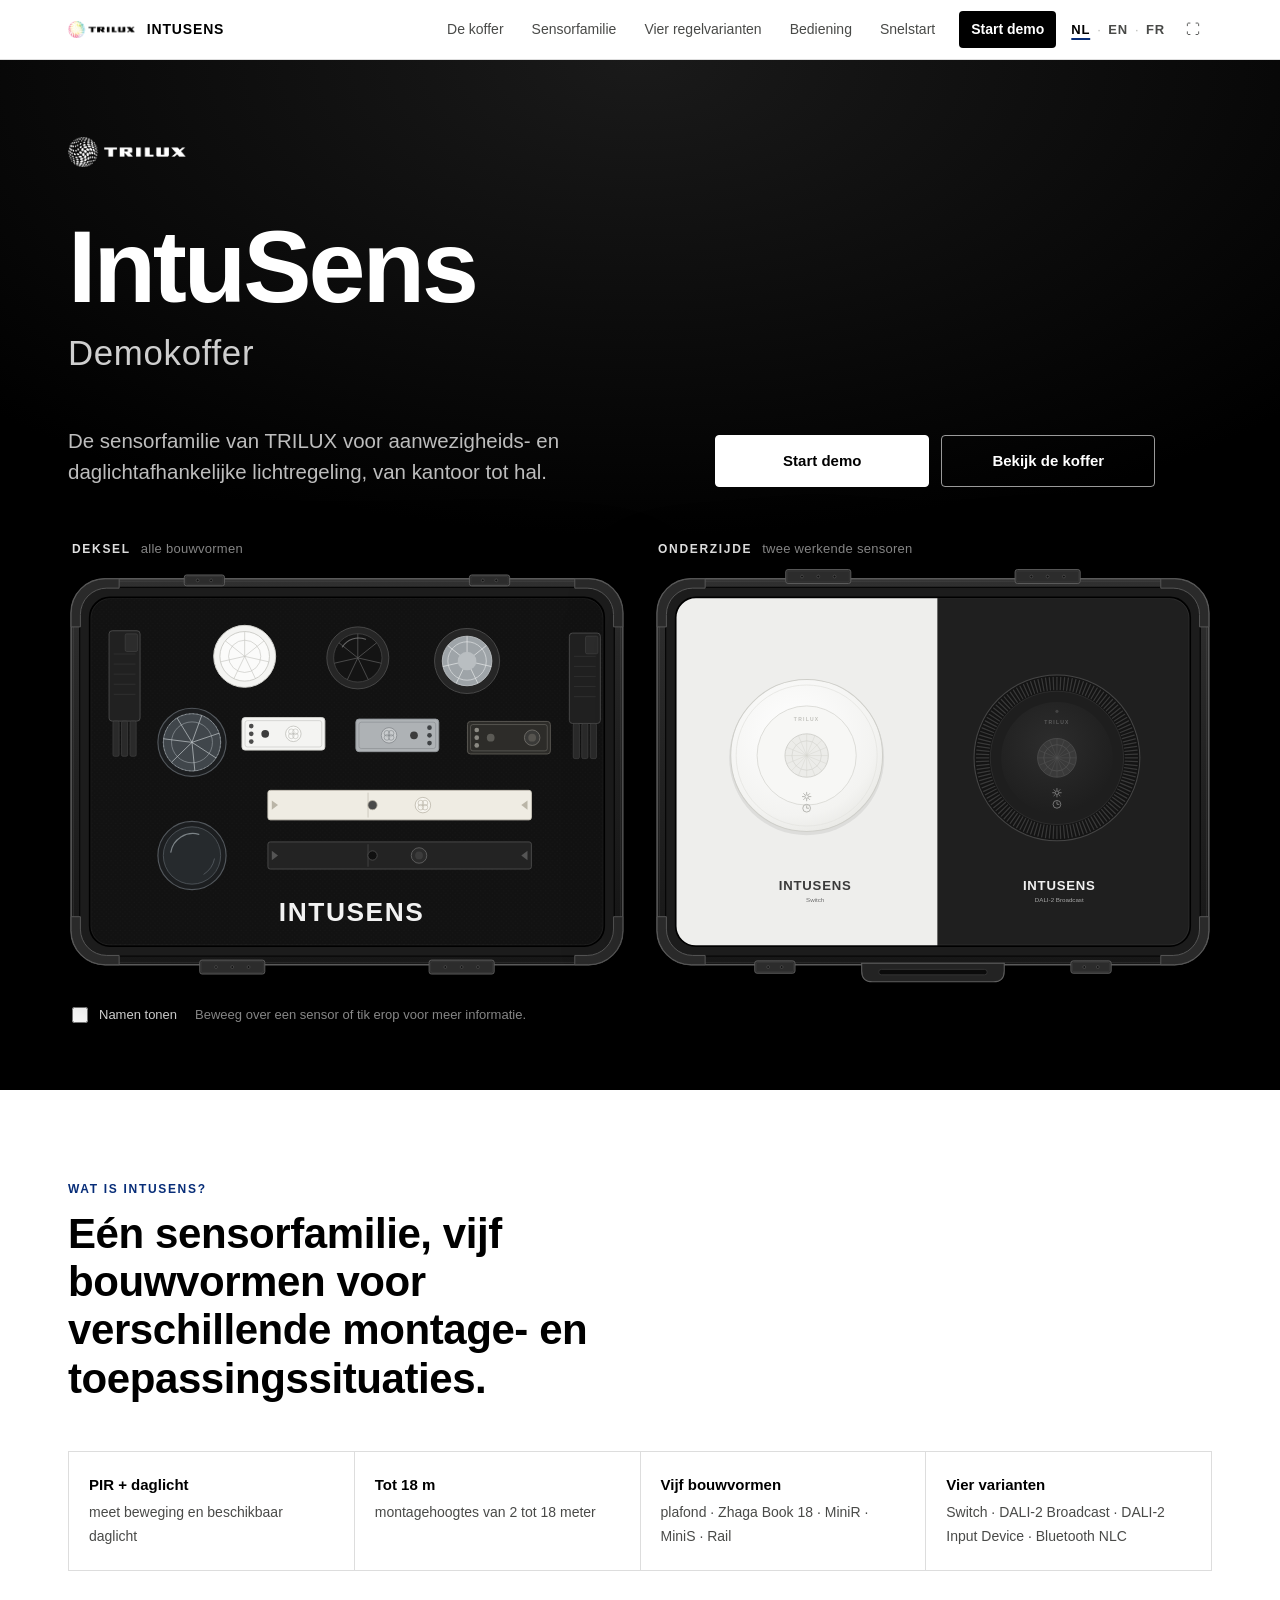
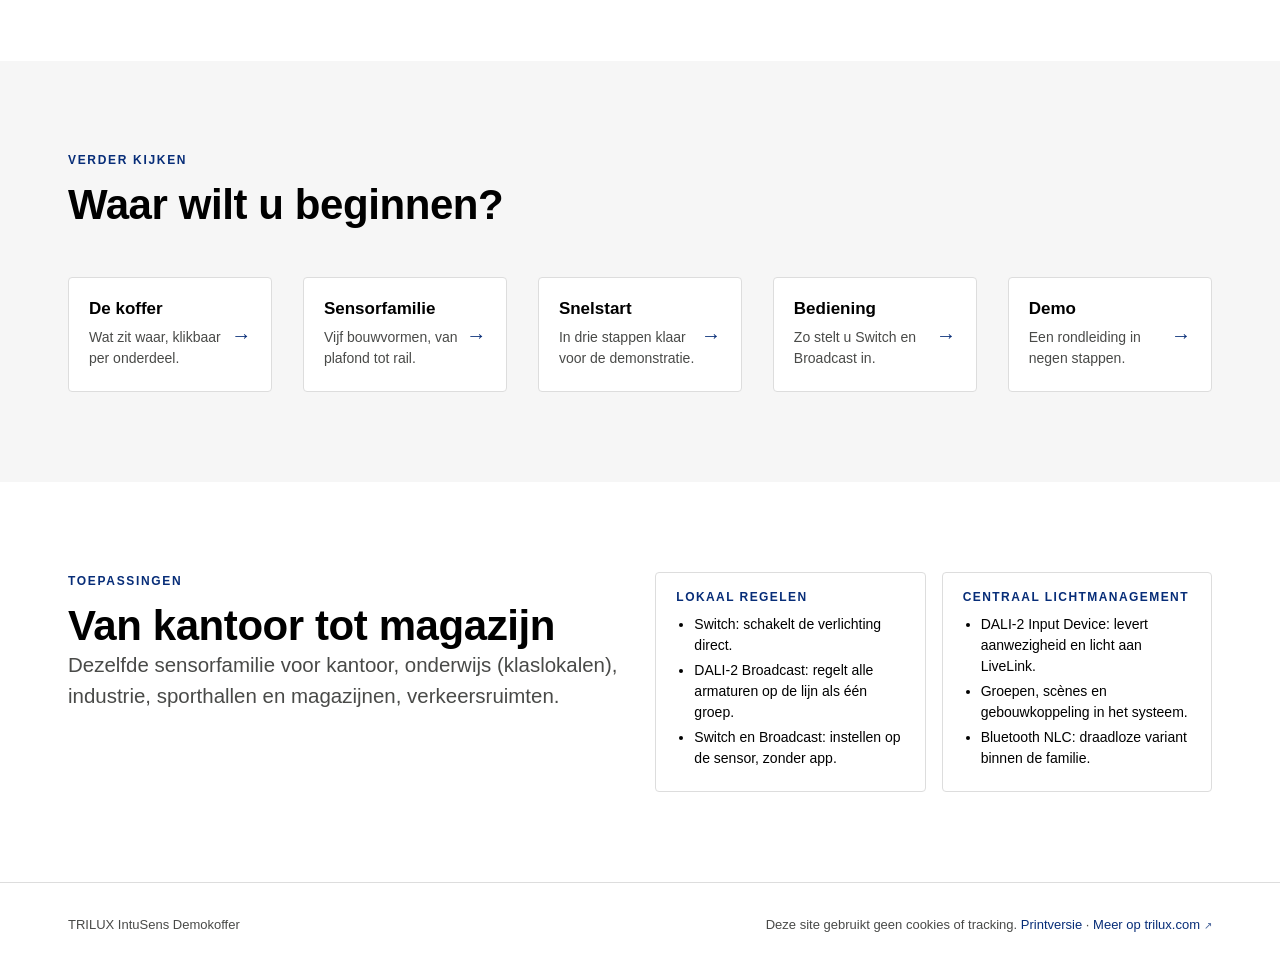
==== commit 1b7f2553: "Meertaligheid: Nederlands (standaard), Engels en Frans - Eén centrale vertaalstructuur: src/translat" ====
--- a/index.html
+++ b/index.html
@@ -35,9 +35,11 @@
   </div>
 </header>
 <main id="main"></main>
-<footer class="foot"><div class="wrap"><span>TRILUX IntuSens Demokoffer</span><span>Deze site gebruikt geen cookies of tracking. <a href="print/intusens-demokoffer-handleiding.html">Printversie</a> · <a class="ext" href="https://www.trilux.com/en/products/intusens/" target="_blank" rel="noopener">Meer op trilux.com</a></span></div></footer>
+<footer class="foot"><div class="wrap"><span id="foot-l">TRILUX IntuSens Demokoffer</span><span id="foot-r">Deze site gebruikt geen cookies of tracking. <a href="print/intusens-demokoffer-handleiding.html">Printversie</a> · <a class="ext" href="https://www.trilux.com/en/products/intusens/" target="_blank" rel="noopener">Meer op trilux.com</a></span></div></footer>
 <div class="toast" id="toast" role="status" aria-live="polite"></div>
 <script src="src/data.js"></script>
+<script src="src/translations.js"></script>
+<script src="src/i18n.js"></script>
 <script src="src/koffer-illu.js"></script>
 <script src="src/app.js"></script>
 </body>
--- a/src/styles.css
+++ b/src/styles.css
@@ -43,7 +43,7 @@
 .nav-links a.cta{background:var(--ink);color:#fff;font-weight:600;margin-left:8px}
 .nav-links a.cta:hover{background:var(--blue)}
 .nav-burger{display:none;margin-left:auto;background:none;border:1px solid var(--line);border-radius:var(--radius);padding:8px 10px;font-size:14px}
-@media (max-width:900px){
+@media (max-width:1100px){
   .nav-links{display:none;position:absolute;top:var(--nav-h);left:0;right:0;background:#fff;border-bottom:1px solid var(--line);flex-direction:column;align-items:stretch;padding:8px var(--gutter) 16px;gap:0}
   .nav-links.open{display:flex}
   .nav-links a{padding:12px 8px;border-bottom:1px solid var(--surface);font-size:16px}
@@ -209,7 +209,15 @@
 .cmp>div:nth-child(4n){border-right:none}
 .cmp .h{background:var(--surface);font-weight:600}
 .cmp .l{color:var(--grey)}
-@media (max-width:700px){.cmp{grid-template-columns:1fr;font-size:15px}.cmp>div{border-right:none}.cmp .l{background:var(--surface);font-weight:600;color:var(--ink);margin-top:8px}.cmp .l:first-child{margin-top:0}.cmp .h.l{display:none}.cmp .h::before{content:attr(data-col) " · ";color:var(--blue)}}
+@media (max-width:700px){
+  .cmp{grid-template-columns:1fr;font-size:15px;border:none}
+  .cmp>div{border:none;padding:8px 0}
+  .cmp>div.h[data-col],.cmp>div.h{display:none}
+  .cmp .l{background:none;font-weight:600;color:var(--ink);padding:18px 0 6px;border-bottom:1px solid var(--line);margin-bottom:4px}
+  .cmp .l:first-of-type{padding-top:0}
+  .cmp>div[data-col]{display:grid;grid-template-columns:118px 1fr;gap:10px;align-items:baseline}
+  .cmp>div[data-col]::before{content:attr(data-col);font-size:11px;letter-spacing:.08em;text-transform:uppercase;font-weight:600;color:var(--blue);line-height:1.3}
+}
 
 /* ---- keten (broadcast) ---- */
 .chain{display:flex;flex-direction:column;align-items:center;gap:0;margin:24px 0}
@@ -569,7 +577,9 @@
 .fl-detail .bereik{margin-top:14px;font-size:14px;display:flex;gap:8px;flex-wrap:wrap;align-items:baseline}
 .fl-detail .bereik span{color:var(--grey)}
 .fl-detail .opts{display:flex;flex-wrap:wrap;gap:8px;margin-top:12px}
-.fl-detail .opts div{border:1px solid var(--line);border-radius:var(--radius);padding:8px 12px;font-size:14px;display:flex;gap:10px;align-items:center}
+.fl-detail .opts{flex-direction:column}
+.fl-detail .opts div{border:1px solid var(--line);border-radius:var(--radius);padding:10px 14px;font-size:14px;display:flex;gap:14px;align-items:flex-start}
+.fl-detail .opts span{display:flex;flex-direction:column;gap:2px}.fl-detail .opts strong{font-weight:600}.fl-detail .opts small{font-size:13px;color:var(--grey)}
 .fl-detail .opts b{font-family:var(--mono);color:var(--blue);font-size:16px}
 .fl-nav{display:flex;gap:8px;margin-top:18px}
 .adv{margin-top:28px}
@@ -602,3 +612,90 @@
   .demo-cmp{gap:6px}.demo-cmp>div{font-size:11px}.demo-cmp b{font-size:13px;margin-top:2px}.demo-cmp ul{display:none}
   .demo-cmp .df-img{max-height:16vh;aspect-ratio:1;padding:8%}
 }
+.koffer-noot{margin:10px 0 0;font-size:14px;font-weight:600;color:var(--ink)}
+.card-body b .tag{vertical-align:middle;margin-left:6px}
+.demo-noot{margin:18px 0 0;padding:12px 14px;border-left:2px solid var(--blue);font-size:15px;color:var(--grey);max-width:52ch}
+@media (max-width:860px){.demo-noot{font-size:13px;margin-top:10px;padding:8px 10px}}
+.fl-why{margin-top:16px;padding:14px 16px;background:var(--blue-pale);border-left:2px solid var(--blue);border-radius:0 var(--radius) var(--radius) 0}
+.fl-why b{display:block;font-size:14px;margin-bottom:6px}
+.fl-why p{margin:0 0 6px;font-size:14px;color:var(--ink)}.fl-why p:last-child{margin-bottom:0}
+@media (max-width:760px){.fl-why{padding:10px 12px}.fl-why p{font-size:13px}}
+
+/* ---- aansluitschema's ---- */
+.wire-tiles{display:grid;grid-template-columns:repeat(3,1fr);gap:12px}
+.wire-tile{text-align:left;background:#fff;border:1px solid var(--line);border-radius:var(--radius);padding:16px 18px;display:flex;flex-direction:column;gap:4px;transition:border-color .15s,box-shadow .15s}
+.wire-tile:hover{border-color:var(--ink)}
+.wire-tile.on{border-color:var(--ink);box-shadow:0 0 0 1px var(--ink)}
+.wire-tile b{font-size:16px}.wire-tile span{font-size:13px;color:var(--grey)}
+.wire-panel{margin-top:16px;border:1px solid var(--line);border-radius:var(--radius);background:#fff;display:grid;grid-template-columns:1.15fr 1fr;gap:clamp(18px,3vw,40px);padding:clamp(18px,3vw,32px);align-items:start}
+.wire-vis{background:var(--surface);border-radius:var(--radius);padding:12px}
+.wire{display:block;width:100%;height:auto}
+.wire-txt h3{font-size:20px;margin-bottom:10px}
+.wire-txt ol{margin:0;padding-left:20px;color:var(--grey);font-size:15px}
+.wire-txt li{margin:6px 0}
+.wire-budget{margin-top:16px;padding:14px 16px;background:var(--blue-pale);border-left:2px solid var(--blue);border-radius:0 var(--radius) var(--radius) 0}
+.wire-budget b{display:block;font-size:14px;margin-bottom:6px}
+.wire-budget p{margin:0 0 10px;font-size:14px}
+.wire-budget dl{display:grid;grid-template-columns:1fr auto;gap:4px 16px;margin:0;font-size:13px}
+.wire-budget dt{color:var(--grey)}.wire-budget dd{margin:0;font-family:var(--mono);font-weight:600}
+@media (max-width:860px){
+  .wire-tiles{grid-template-columns:1fr;gap:8px}
+  .wire-tile{padding:12px 14px;flex-direction:row;align-items:baseline;gap:10px}.wire-tile b{font-size:15px}.wire-tile span{font-size:12px}
+  .wire-panel{grid-template-columns:1fr;padding:14px;gap:14px}
+  .wire-txt h3{font-size:17px}.wire-txt ol{font-size:14px}
+}
+
+/* ---- rustiger beeldgebruik (donkere productfoto's vullen het vlak; kleine foto's niet opblazen) ---- */
+.card-img.dark,.pd-img.dark,.mini-img.dark,.df-img.dark{padding:0}
+.fam-card .card-img img{object-fit:scale-down}
+@media (max-width:640px){
+  .fam{grid-template-columns:1fr;gap:10px}
+  .fam-card{flex-direction:row;align-items:stretch}
+  .fam-card .card-img{width:118px;flex:none;aspect-ratio:1;padding:10px}
+  .fam-card .card-img img{object-fit:contain}
+  .fam-card .card-body{padding:12px 14px;gap:3px;justify-content:center}
+  .fam-card .card-body b{font-size:16px}
+  .fam-card .card-body .sub{font-size:13px}
+  .fam-card .optic{margin-top:2px;font-size:11px}
+  .fam-card .use{font-size:13px}
+  .var{grid-template-columns:1fr;gap:10px}
+  .var .card{flex-direction:row;align-items:flex-start}
+  .var .card-img{width:104px;flex:none;aspect-ratio:1;padding:8px;align-self:stretch}
+  .var .card-body{padding:12px 14px}
+  .var .card-body b{font-size:16px}
+  .var .kop{font-size:14px;margin:2px 0 6px}
+  .var .card-body ul{margin-top:4px;font-size:13px}
+}
+@media (max-width:800px){
+  .pd-hero{gap:18px}
+  .pd-img{aspect-ratio:auto;height:min(44vh,360px);padding:8%}
+  .pd-img.dark{padding:0}
+  .pd-title h1{font-size:30px}
+}
+/* gelijke beeldhoogte op de familiekaarten: beeld absoluut in het 4:3-vlak */
+.fam-card .card-img{aspect-ratio:4/3;overflow:hidden}
+.fam-card .card-img img,.fam-card .card-img svg{position:absolute;left:10%;top:10%;width:80%;height:80%;object-fit:scale-down}
+.fam-card .card-img.dark img,.fam-card .card-img.dark svg,.fam-card .illu-img svg{left:0;top:0;width:100%;height:100%;object-fit:contain}
+@media (max-width:640px){.fam-card .card-img{aspect-ratio:1}.fam-card .card-img img{object-fit:contain}}
+.jump{display:flex;gap:8px;flex-wrap:wrap;margin:-14px 0 24px}
+.jump button{background:#fff;border:1px solid var(--line);border-radius:999px;padding:8px 14px;font-size:14px;color:var(--ink);display:inline-flex;align-items:center;gap:6px}
+.jump button::after{content:"\2193";color:var(--blue);font-size:13px}
+.jump button:hover{border-color:var(--ink)}
+.anchor{scroll-margin-top:calc(var(--nav-h) + 16px)}
+/* brede beelden (Rail): vlak volgt de beeldverhouding, geen lege balken */
+.pd-img.wide{aspect-ratio:auto;height:auto;padding:0;overflow:hidden}
+.pd-img.wide img{width:100%;height:auto;object-fit:contain}
+.pd-img.wide:not(.dark){padding:8%}
+@media (max-width:800px){.pd-img.wide{height:auto;padding:0}.pd-img.wide:not(.dark){padding:6%}}
+.wire-noot{margin:10px 4px 0;font-size:13px;color:var(--grey);line-height:1.45}
+/* taalkeuze NL · EN · FR */
+.lang{display:inline-flex;align-items:center;gap:2px;margin-left:6px;font-size:13px;letter-spacing:.04em}
+.lang button{background:none;border:0;padding:6px 5px;color:var(--grey);font:inherit;font-size:13px;font-weight:600;letter-spacing:.06em;border-radius:3px}
+.lang button:hover{color:var(--ink)}
+.lang button.on{color:var(--ink);text-decoration:underline;text-underline-offset:4px;text-decoration-thickness:2px;text-decoration-color:var(--blue)}
+.lang i{font-style:normal;color:var(--grey-soft)}
+@media (max-width:1100px){.lang{margin:8px 0 0;padding-top:10px;border-top:1px solid var(--line);width:100%;justify-content:flex-start}.lang button{font-size:15px;padding:8px 10px}}
+/* langere navigatieteksten in EN/FR op desktop */
+@media (min-width:1101px){html[lang=en] .nav-links a,html[lang=fr] .nav-links a{font-size:13px;padding:8px 9px}html[lang=fr] .nav-links a.cta{padding:8px 12px}html[lang=en] .lang,html[lang=fr] .lang{margin-left:2px}}
+.nav-logo{flex:none;white-space:nowrap}
+@media (min-width:1101px) and (max-width:1180px){html[lang=fr] .nav-links a{font-size:12.5px;padding:8px 7px}html[lang=fr] .nav-links a.cta{padding:8px 10px}html[lang=fr] .lang button{padding:6px 3px}}
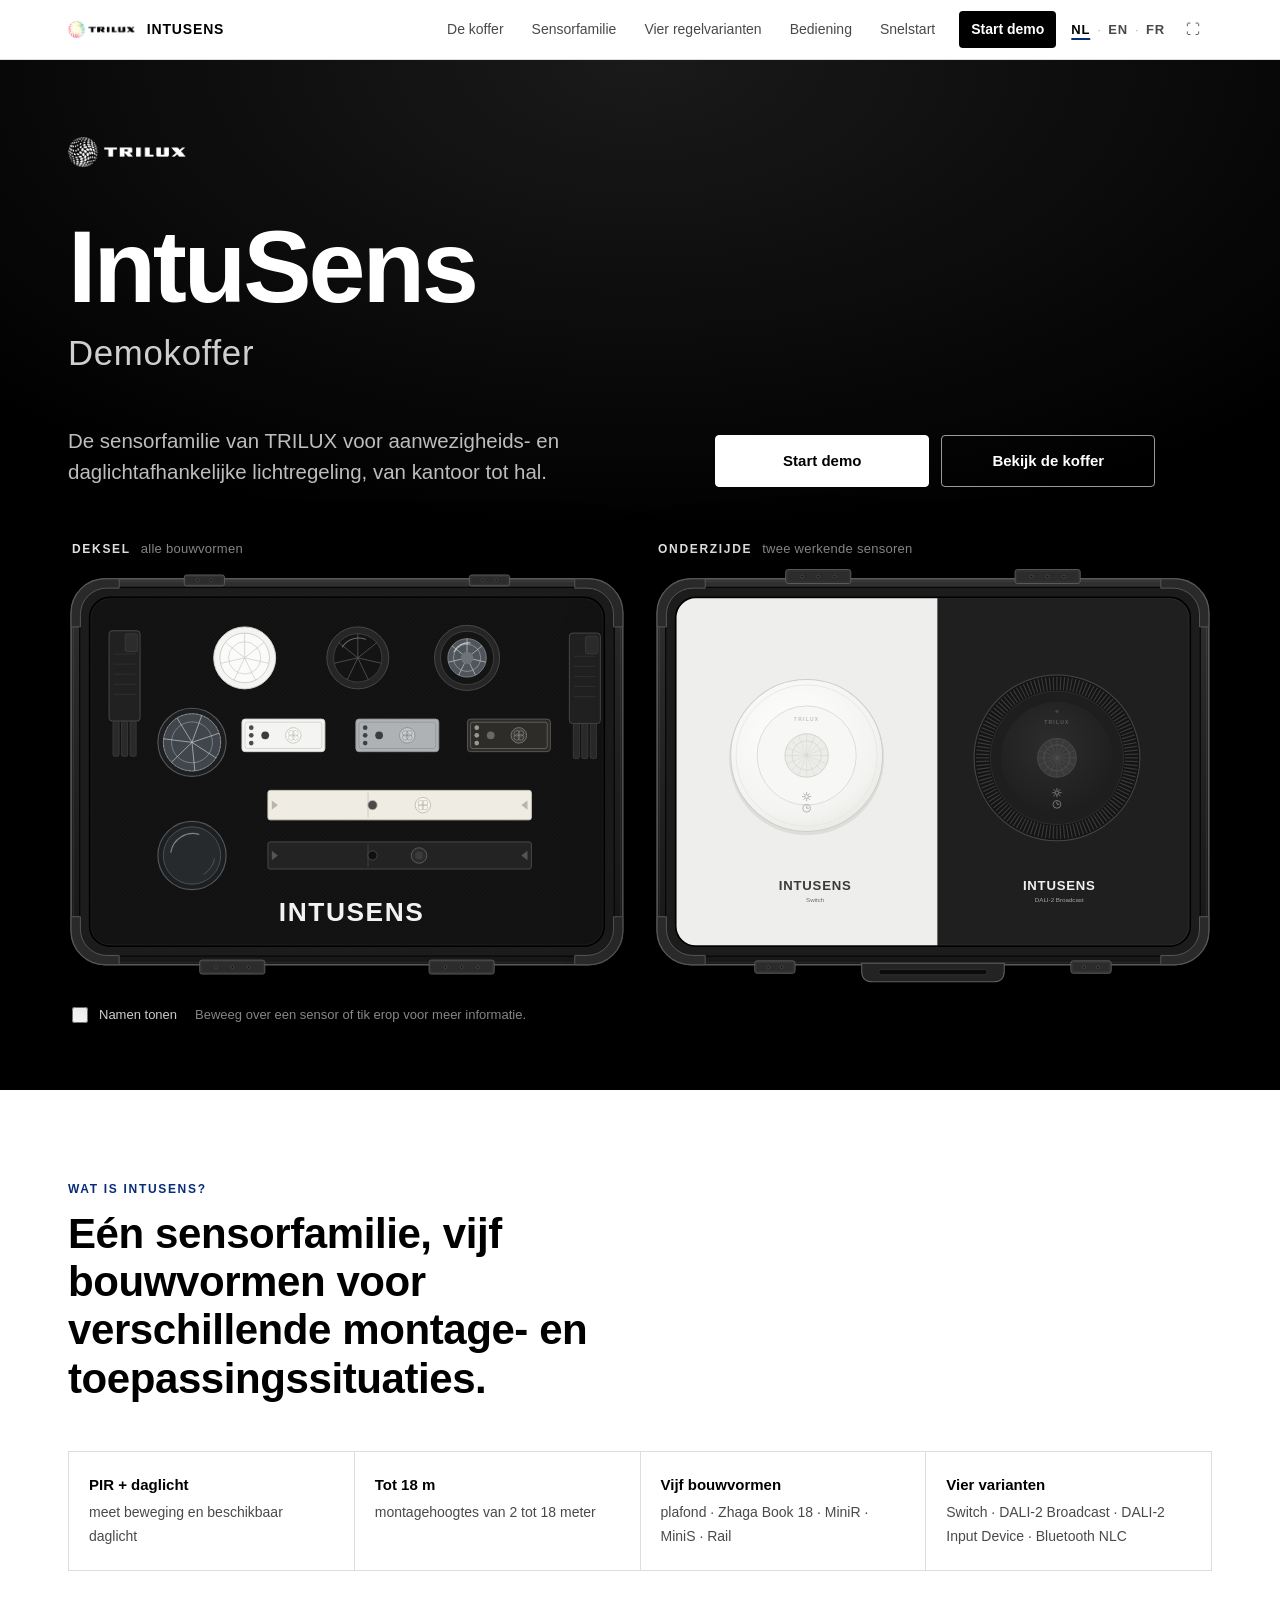
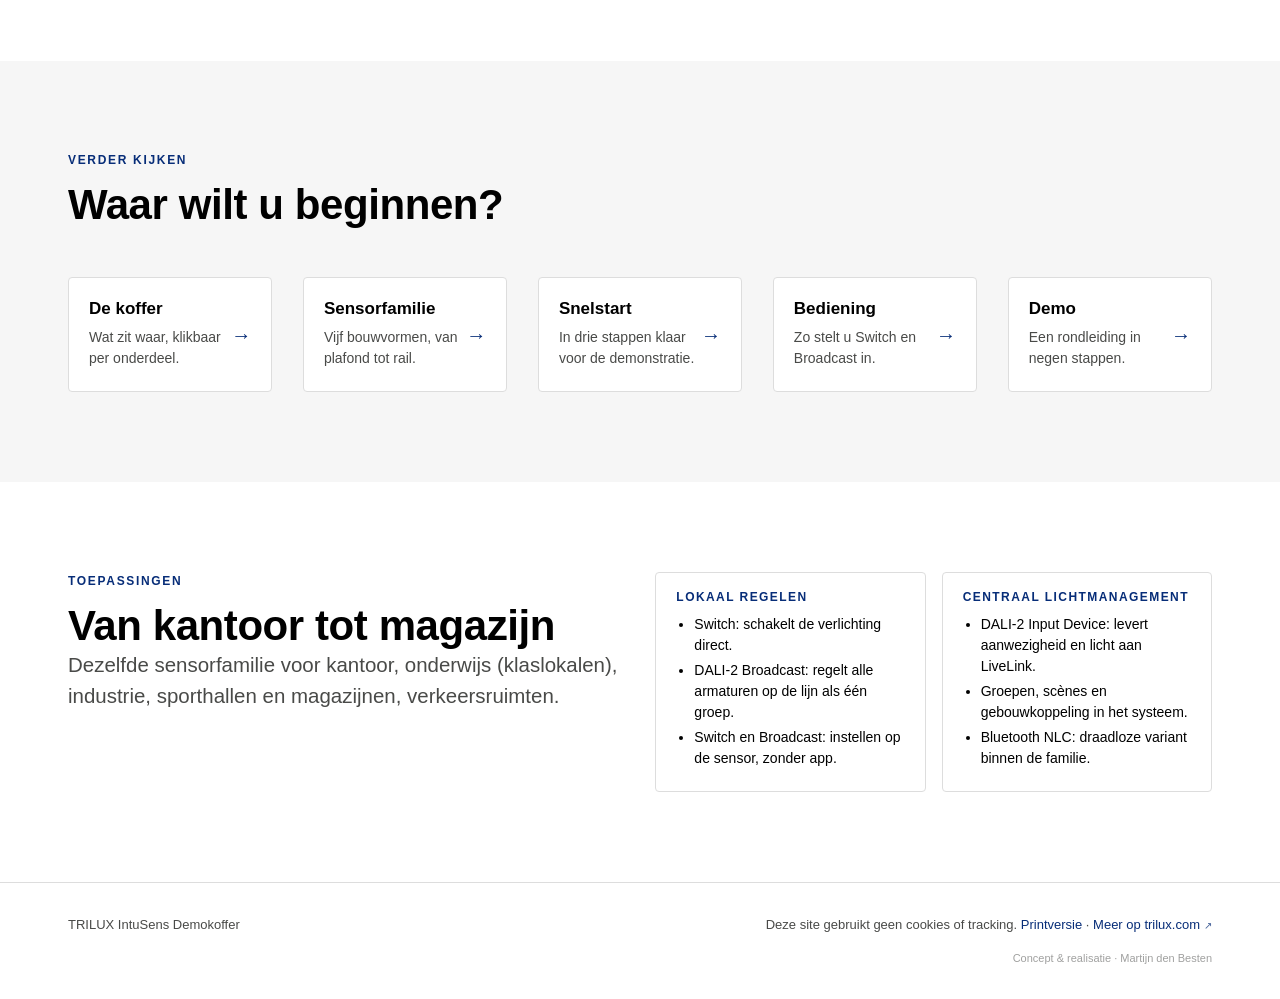
==== commit 9456f723: "Add subtle creator credit to footer" ====
--- a/index.html
+++ b/index.html
@@ -35,7 +35,7 @@
   </div>
 </header>
 <main id="main"></main>
-<footer class="foot"><div class="wrap"><span id="foot-l">TRILUX IntuSens Demokoffer</span><span id="foot-r">Deze site gebruikt geen cookies of tracking. <a href="print/intusens-demokoffer-handleiding.html">Printversie</a> · <a class="ext" href="https://www.trilux.com/en/products/intusens/" target="_blank" rel="noopener">Meer op trilux.com</a></span></div></footer>
+<footer class="foot"><div class="wrap"><span id="foot-l">TRILUX IntuSens Demokoffer</span><span id="foot-r">Deze site gebruikt geen cookies of tracking. <a href="print/intusens-demokoffer-handleiding.html">Printversie</a> · <a class="ext" href="https://www.trilux.com/en/products/intusens/" target="_blank" rel="noopener">Meer op trilux.com</a></span><span id="foot-credit" style="width:100%;font-size:11px;opacity:.52;text-align:right">Concept &amp; realisatie · Martijn den Besten</span></div></footer>
 <div class="toast" id="toast" role="status" aria-live="polite"></div>
 <script src="src/data.js"></script>
 <script src="src/translations.js"></script>
--- a/src/styles.css
+++ b/src/styles.css
@@ -303,7 +303,7 @@
 .demo-top .n{font-size:13px;color:var(--grey);font-family:var(--mono)}
 .demo-top .btn{min-height:36px;padding:6px 12px}
 .demo-body{overflow:auto;display:flex;align-items:center}
-.demo-in{max-width:var(--max);margin:0 auto;padding:clamp(24px,4vw,64px) var(--gutter);display:grid;grid-template-columns:1.1fr 1fr;gap:clamp(24px,5vw,80px);align-items:center;width:100%}
+.demo-in{max-width:var(--max);margin:0 auto;padding:clamp(16px,3vw,64px) var(--gutter);display:grid;grid-template-columns:1.1fr 1fr;gap:clamp(24px,5vw,80px);align-items:center;width:100%}
 @media (max-width:860px){.demo-in{grid-template-columns:1fr}}
 .demo-in h1{font-size:clamp(30px,4.6vw,64px);margin:8px 0 18px}
 .demo-in .msg{font-size:clamp(19px,2.2vw,30px);line-height:1.3;max-width:26ch}
@@ -392,7 +392,7 @@
 .section:not(.dark) .illu-tools .toggle{color:var(--ink)}
 .demo-illu{background:#0a0a0a;border-radius:var(--radius);padding:clamp(12px,2vw,24px)}
 .demo-illu .illu{grid-template-columns:1fr}
-@media (min-width:1100px){.demo-illu .illu{grid-template-columns:1fr 1fr}}
+@media (min-width:861px){.demo-illu .illu{grid-template-columns:1fr 1fr}}
 /* foto-hotspots: standaard verborgen, alleen via "Toon onderdelen" */
 .koffer-stage .hs{opacity:0;pointer-events:none}
 .koffer-stage.show .hs{opacity:1;pointer-events:auto}
@@ -496,7 +496,9 @@
 .df-img img{width:100%;height:100%;object-fit:contain;mix-blend-mode:multiply}
 .df-img.dark img{mix-blend-mode:normal}
 .demo-in .annot{grid-template-columns:1fr}
-.demo-in .annot-vis{max-width:420px}
+.demo-in .annot-vis{max-width:min(420px,38vh)}
+.demo-in .annot{gap:20px}
+.demo-in .annot-list{gap:8px}
 .demo-in .annot-list{gap:12px}
 .demo-in .annot-list b{font-size:17px}
 .demo-in .annot-list span{font-size:15px}
@@ -699,3 +701,36 @@
 @media (min-width:1101px){html[lang=en] .nav-links a,html[lang=fr] .nav-links a{font-size:13px;padding:8px 9px}html[lang=fr] .nav-links a.cta{padding:8px 12px}html[lang=en] .lang,html[lang=fr] .lang{margin-left:2px}}
 .nav-logo{flex:none;white-space:nowrap}
 @media (min-width:1101px) and (max-width:1180px){html[lang=fr] .nav-links a{font-size:12.5px;padding:8px 7px}html[lang=fr] .nav-links a.cta{padding:8px 10px}html[lang=fr] .lang button{padding:6px 3px}}
+/* Mobiele demo: vaste boven- en onderbalk; alleen de inhoud ertussen scrolt (Martijn, site-commit 0785305). */
+@media (max-width:860px){
+  body.demo-mode{overflow:hidden}
+  .demo{display:grid;grid-template-rows:auto minmax(0,1fr) auto;height:100vh;height:100dvh;overflow:hidden}
+  .demo-top{position:relative;top:auto;padding-top:max(10px,env(safe-area-inset-top))}
+  .demo-body{display:block;min-height:0;overflow-y:auto;overflow-x:hidden;-webkit-overflow-scrolling:touch;overscroll-behavior:contain}
+  .demo-bottom{position:relative;bottom:auto;padding-bottom:max(10px,env(safe-area-inset-bottom))}
+  .demo-bottom .navb{flex-wrap:nowrap}
+  .demo-bottom .navb .btn{min-width:0}
+}
+
+/* ---- v0.10: demo-controle en productkaarten ---- */
+.koffer-grid .card-img.wide{aspect-ratio:4/3}
+.demo-koffer{margin:18px 0 0;font-size:14px;color:var(--grey);display:inline-flex;align-items:center;gap:8px}
+.demo-koffer b{color:var(--ink);font-weight:600}
+.demo-koffer::before{content:"";width:8px;height:8px;border-radius:50%;background:var(--blue);flex:none}
+@media (min-width:861px){.demo-in.compact>div:first-child ul{display:none}}
+@media (max-width:860px){
+  .demo-koffer{margin:8px 0 0;font-size:13px}
+  .demo-illu .illu{grid-template-columns:1fr;gap:6px}
+  .demo-illu .illu-svg{max-height:27vh}
+}
+
+/* ---- v0.13: detectiebereik op productpagina ---- */
+.detect-intro{font-size:15px;color:var(--grey);max-width:60ch;margin:0 0 18px}
+.detect{display:grid;grid-template-columns:minmax(240px,360px) minmax(0,1fr);gap:clamp(16px,3vw,40px);align-items:start}
+.detect-svg{width:100%;height:auto;display:block;background:var(--surface);border-radius:var(--radius)}
+.detect-tbl{border-collapse:collapse;width:100%;max-width:360px;min-width:0;font-size:14px}
+.detect-tbl th{text-align:left;font-size:12px;letter-spacing:.1em;text-transform:uppercase;color:var(--grey);padding:0 0 8px;border-bottom:1px solid var(--line)}
+.detect-tbl td{padding:8px 0;border-bottom:1px solid var(--line)}
+.detect-tbl td:first-child{color:var(--grey);width:46%}
+.detect .small{margin:12px 0 0}
+@media (max-width:640px){.detect{grid-template-columns:1fr;gap:14px}.detect-tbl{max-width:none}}
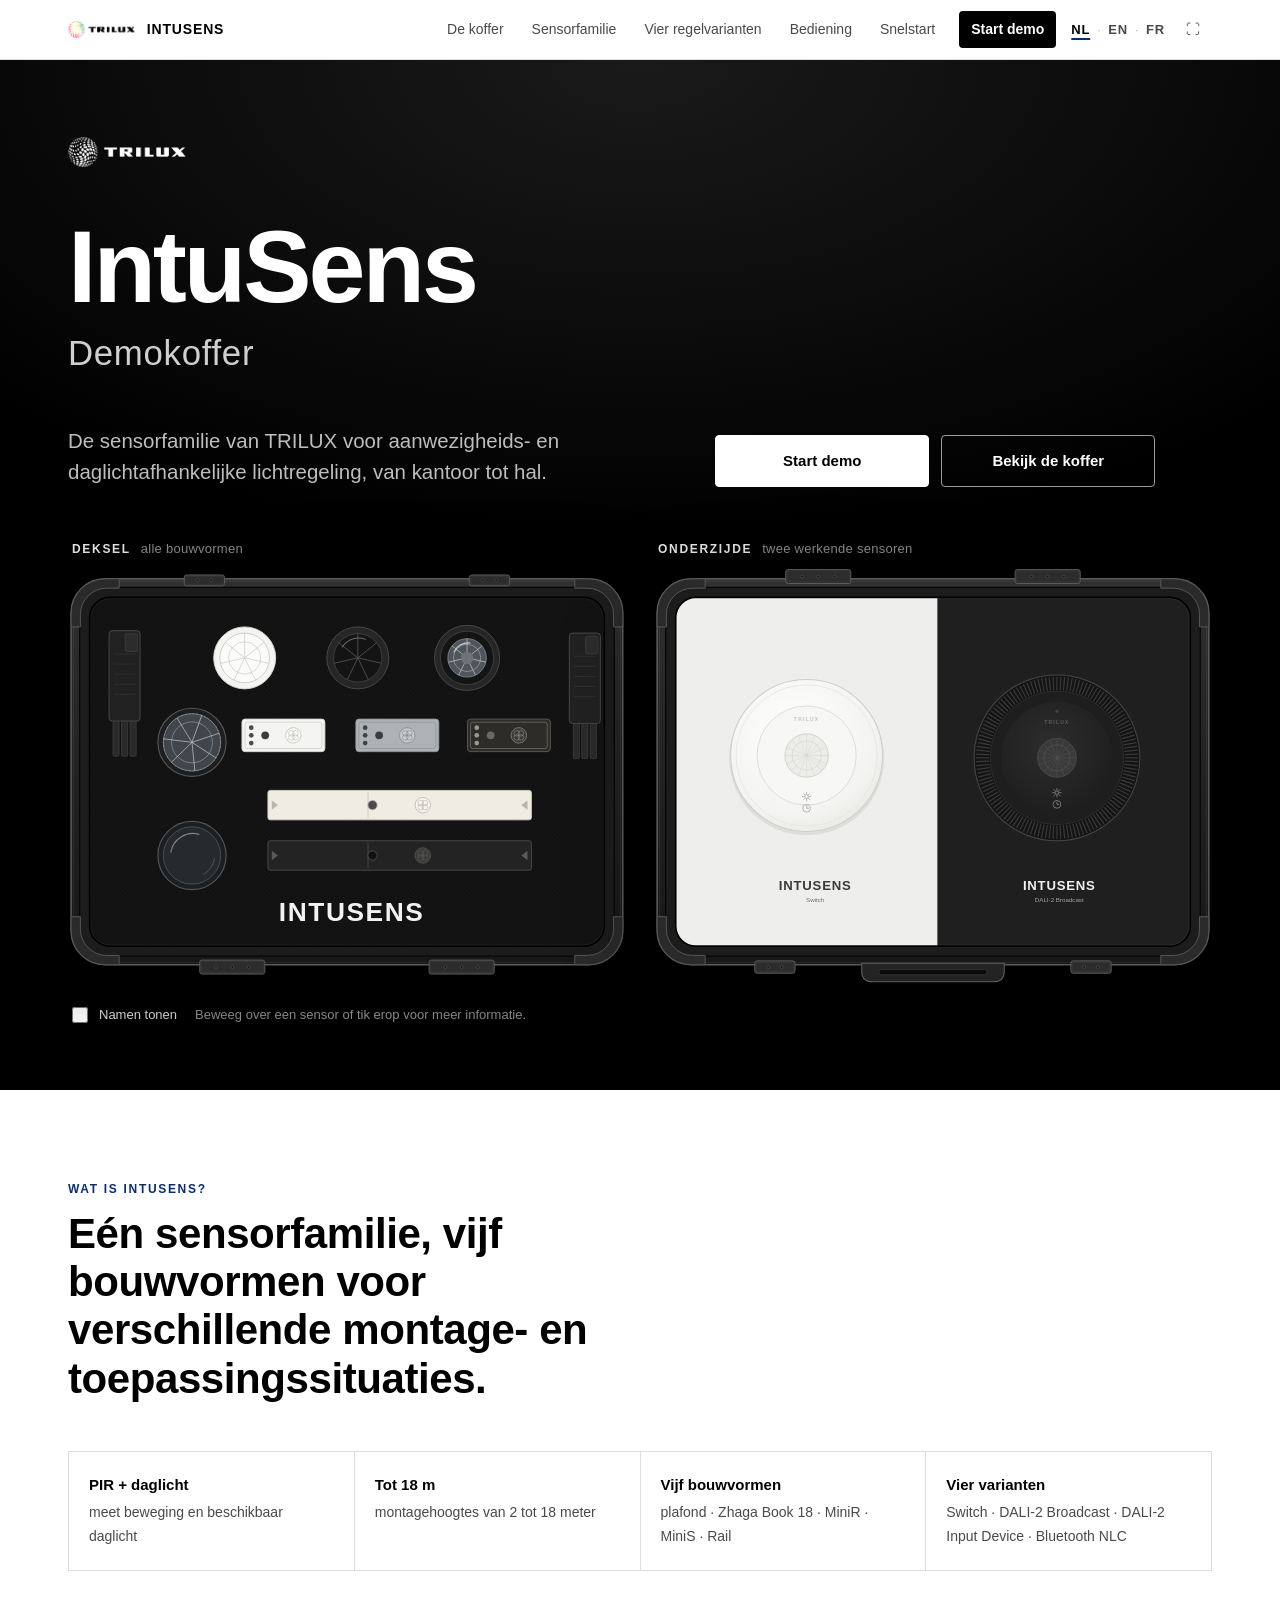
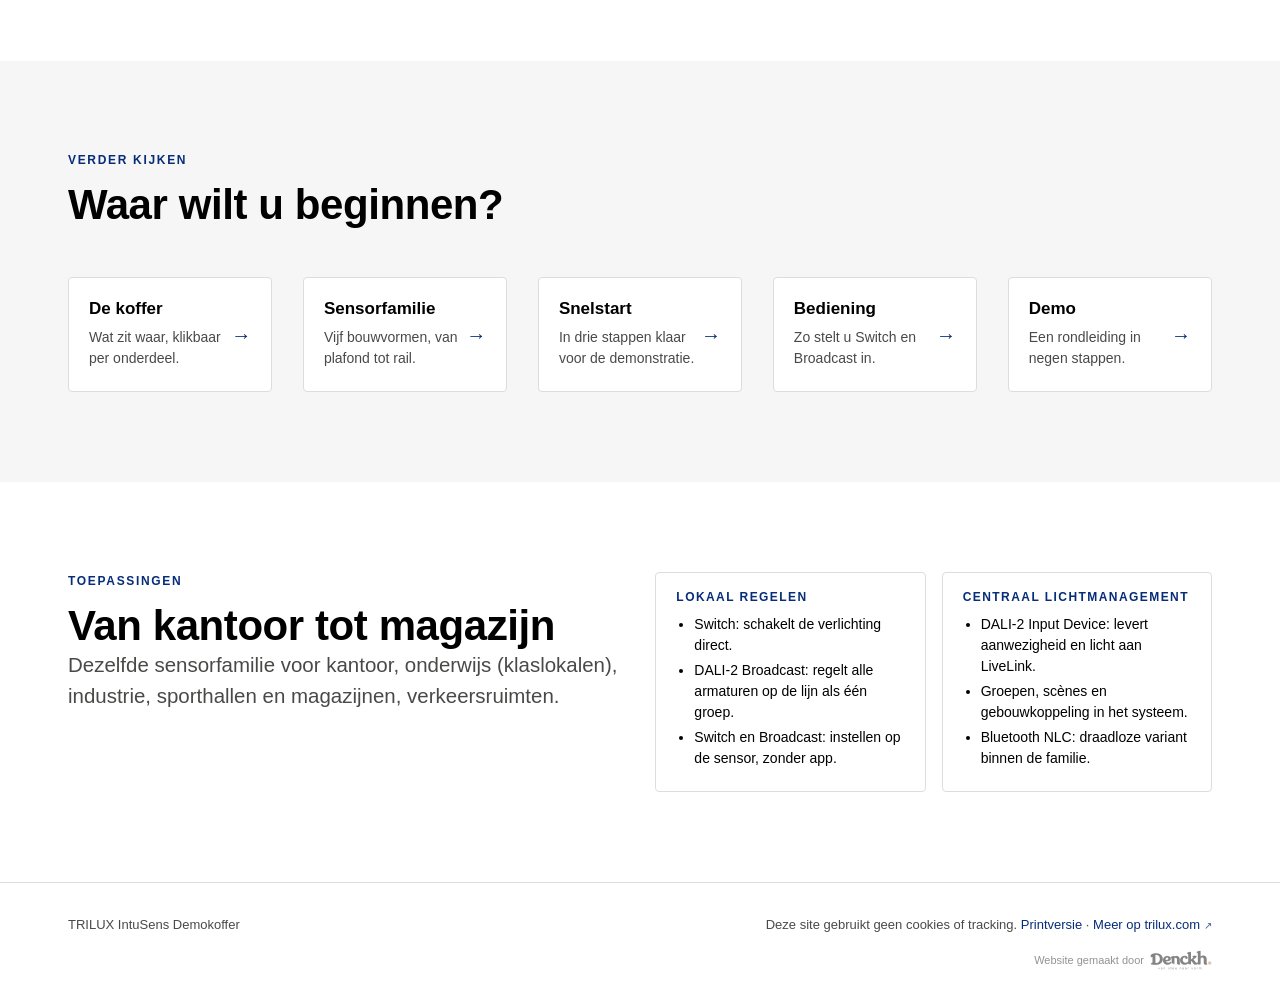
==== commit d8817c70: "Footer-credit: "Website gemaakt door Denckh" met logo (NL/EN/FR) Bron: martijn-ai-workbench 306c4b0." ====
--- a/index.html
+++ b/index.html
@@ -35,7 +35,7 @@
   </div>
 </header>
 <main id="main"></main>
-<footer class="foot"><div class="wrap"><span id="foot-l">TRILUX IntuSens Demokoffer</span><span id="foot-r">Deze site gebruikt geen cookies of tracking. <a href="print/intusens-demokoffer-handleiding.html">Printversie</a> · <a class="ext" href="https://www.trilux.com/en/products/intusens/" target="_blank" rel="noopener">Meer op trilux.com</a></span><span id="foot-credit" style="width:100%;font-size:11px;opacity:.52;text-align:right">Concept &amp; realisatie · Martijn den Besten</span></div></footer>
+<footer class="foot"><div class="wrap"><span id="foot-l">TRILUX IntuSens Demokoffer</span><span id="foot-r">Deze site gebruikt geen cookies of tracking. <a href="print/intusens-demokoffer-handleiding.html">Printversie</a> · <a class="ext" href="https://www.trilux.com/en/products/intusens/" target="_blank" rel="noopener">Meer op trilux.com</a></span><span id="foot-credit">Website gemaakt door <img src="assets/brand/denckh-logo.png" alt="Denckh" width="62" height="20"></span></div></footer>
 <div class="toast" id="toast" role="status" aria-live="polite"></div>
 <script src="src/data.js"></script>
 <script src="src/translations.js"></script>
--- a/src/styles.css
+++ b/src/styles.css
@@ -734,3 +734,23 @@
 .detect-tbl td:first-child{color:var(--grey);width:46%}
 .detect .small{margin:12px 0 0}
 @media (max-width:640px){.detect{grid-template-columns:1fr;gap:14px}.detect-tbl{max-width:none}}
+
+/* Footer-credit (Martijn, site-commit 9456f72), verplaatst naar de stylesheet */
+#foot-credit{width:100%;font-size:11px;opacity:.6;display:flex;align-items:center;justify-content:flex-end;gap:6px}
+#foot-credit img{height:20px;width:auto;display:block}
+
+/* losse aansluitstekkers: contextblok bovenaan Snelstart (klik vanuit de koffer) */
+.stekker-box{display:grid;grid-template-columns:minmax(0,260px) 1fr;gap:28px;align-items:center;border:1px solid var(--line);border-radius:var(--radius);padding:24px;background:#fff}
+.stekker-vis{aspect-ratio:4/3;background:#111;border-radius:var(--radius);overflow:hidden}
+.stekker-txt h2{margin:4px 0 10px}
+.stekker-txt p{margin:0 0 12px}
+.stekker-txt .btn-row{margin-top:18px}
+@media (max-width:720px){.stekker-box{grid-template-columns:1fr;gap:18px;padding:18px}.stekker-vis{max-width:320px}}
+.koffer-stage{aspect-ratio:auto}
+.koffer-stage img{height:auto;display:block} /* kaderhoogte volgt de foto: geen zwarte balken, hotspots op de foto */
+.stekker-sec{padding-bottom:0}
+.illu .kc.pin .halo{opacity:1}
+.illu .kc.pin .body{filter:brightness(1.08)}
+.illu .kc.pin .lbl{opacity:1;fill:#4097DB}
+.illu.pinned .kc:not(.pin):not(.on){opacity:.42}
+.illu.hovering .kc.pin{opacity:1}
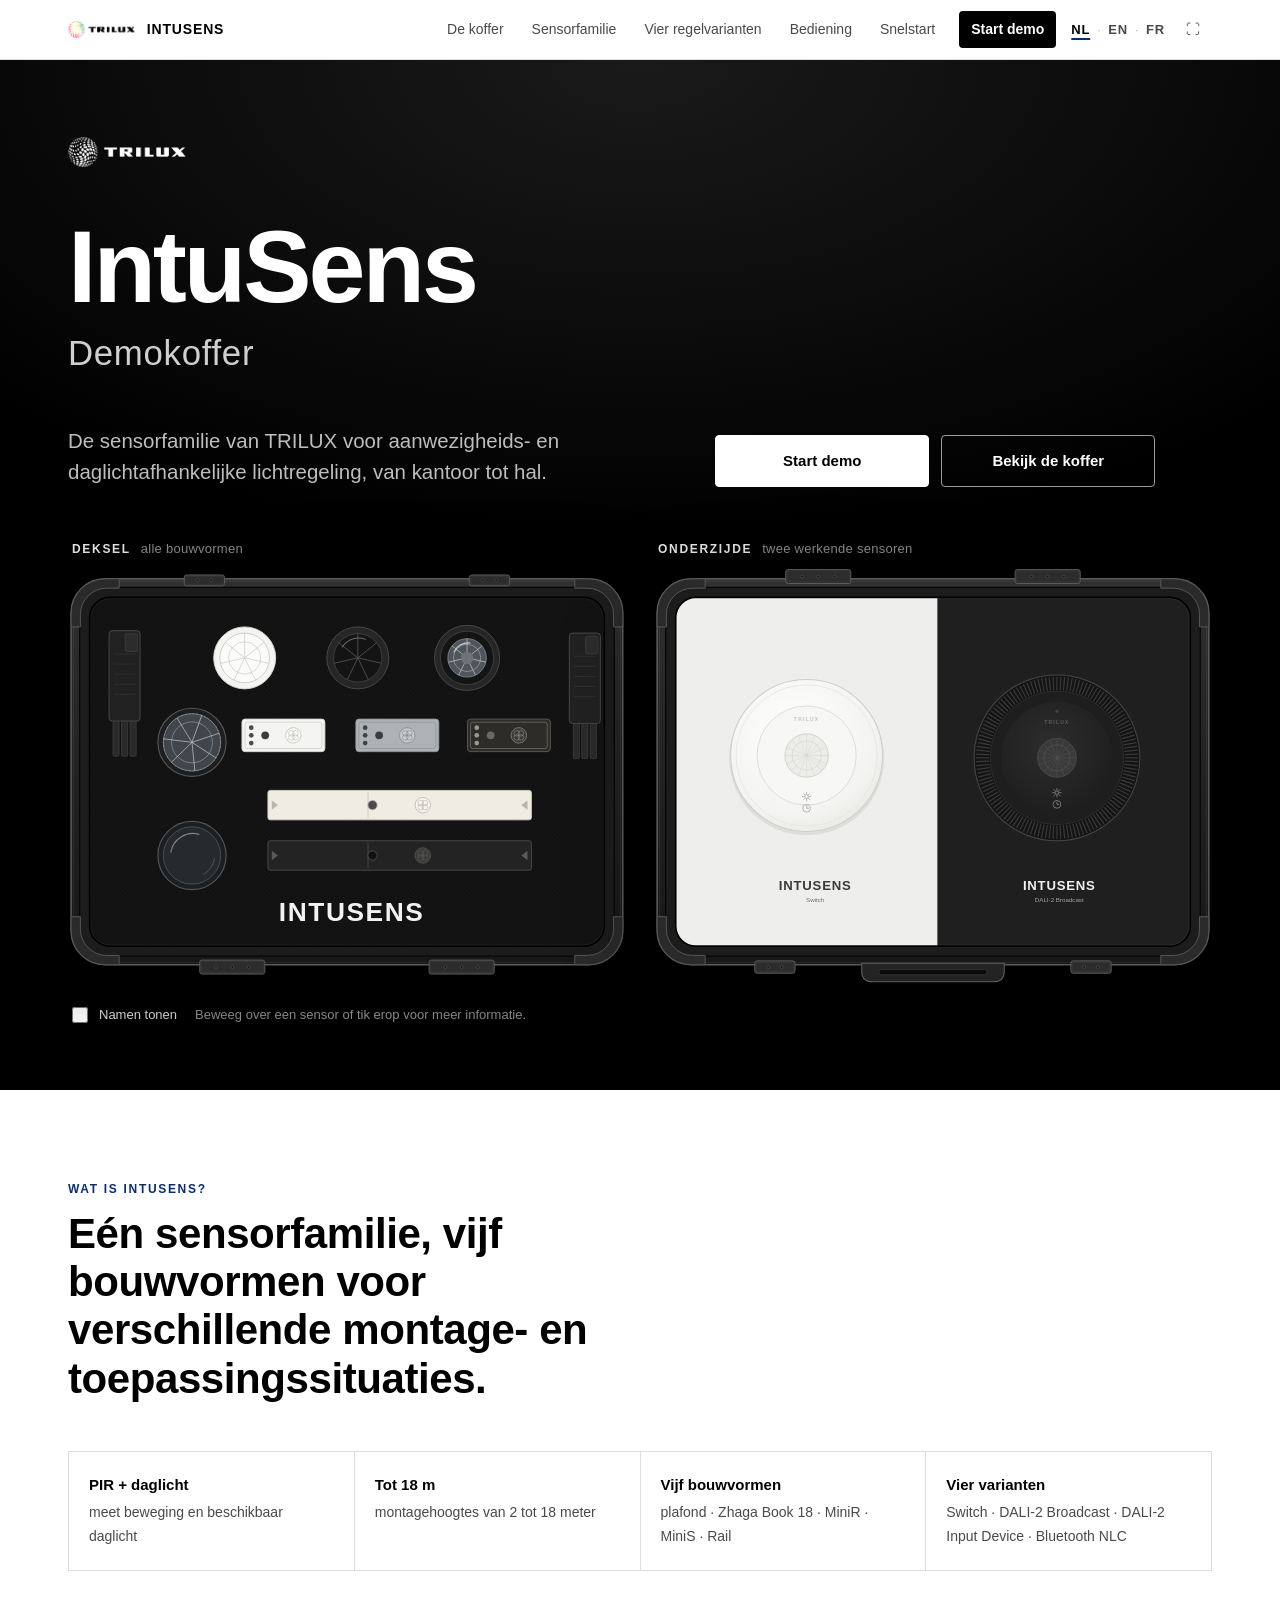
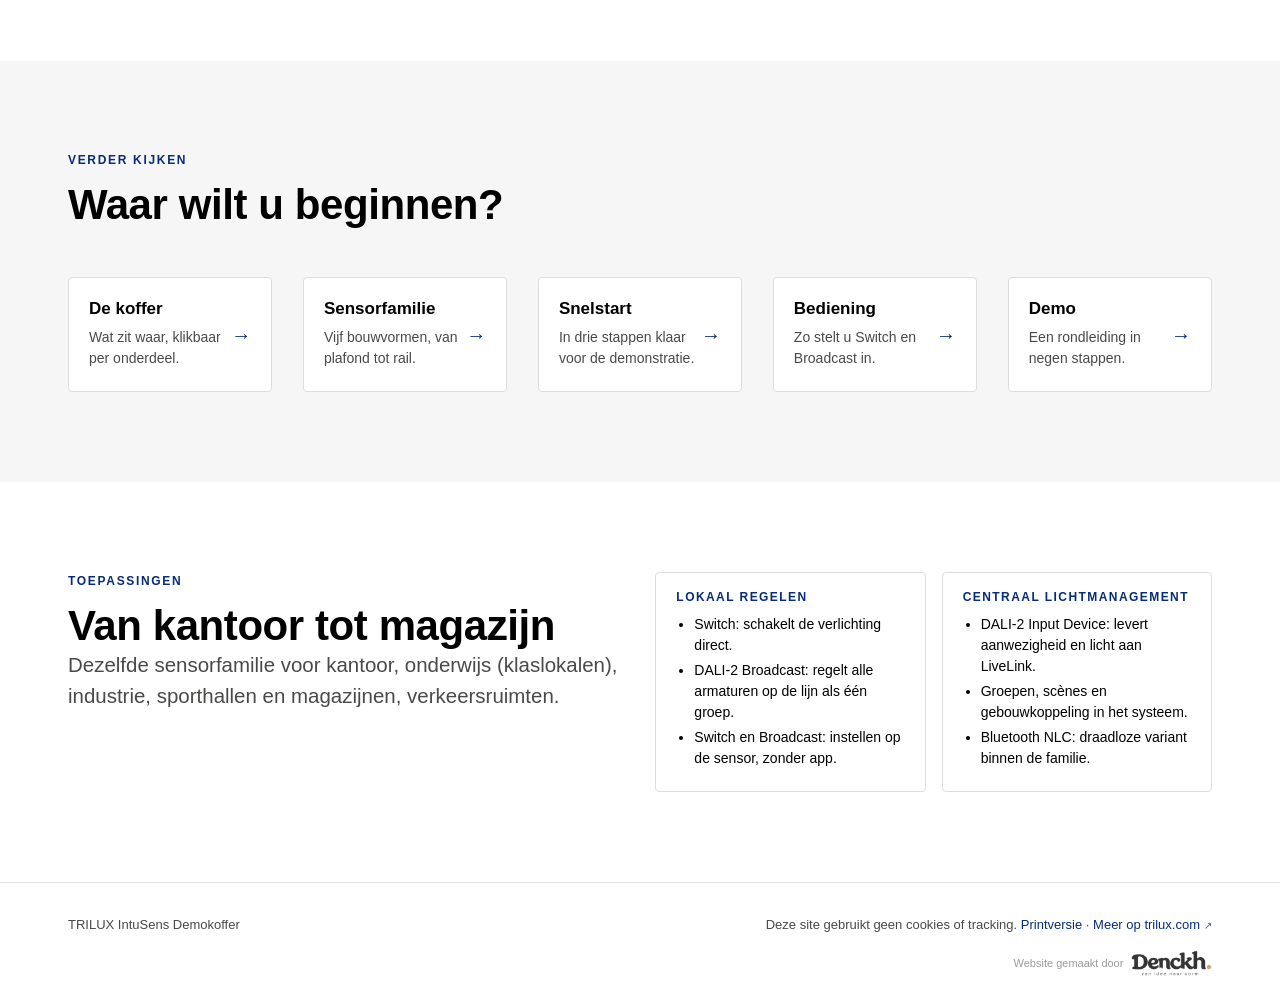
==== commit 998bf456: "Denckh-logo in eigen kleuren in de footer Bron: martijn-ai-workbench 3aadce4.  Co-Authored-By: Claud" ====
--- a/index.html
+++ b/index.html
@@ -35,7 +35,7 @@
   </div>
 </header>
 <main id="main"></main>
-<footer class="foot"><div class="wrap"><span id="foot-l">TRILUX IntuSens Demokoffer</span><span id="foot-r">Deze site gebruikt geen cookies of tracking. <a href="print/intusens-demokoffer-handleiding.html">Printversie</a> · <a class="ext" href="https://www.trilux.com/en/products/intusens/" target="_blank" rel="noopener">Meer op trilux.com</a></span><span id="foot-credit">Website gemaakt door <img src="assets/brand/denckh-logo.png" alt="Denckh" width="62" height="20"></span></div></footer>
+<footer class="foot"><div class="wrap"><span id="foot-l">TRILUX IntuSens Demokoffer</span><span id="foot-r">Deze site gebruikt geen cookies of tracking. <a href="print/intusens-demokoffer-handleiding.html">Printversie</a> · <a class="ext" href="https://www.trilux.com/en/products/intusens/" target="_blank" rel="noopener">Meer op trilux.com</a></span><span id="foot-credit">Website gemaakt door <img src="assets/brand/denckh-logo.png" alt="Denckh" width="81" height="26"></span></div></footer>
 <div class="toast" id="toast" role="status" aria-live="polite"></div>
 <script src="src/data.js"></script>
 <script src="src/translations.js"></script>
--- a/src/styles.css
+++ b/src/styles.css
@@ -736,8 +736,8 @@
 @media (max-width:640px){.detect{grid-template-columns:1fr;gap:14px}.detect-tbl{max-width:none}}
 
 /* Footer-credit (Martijn, site-commit 9456f72), verplaatst naar de stylesheet */
-#foot-credit{width:100%;font-size:11px;opacity:.6;display:flex;align-items:center;justify-content:flex-end;gap:6px}
-#foot-credit img{height:20px;width:auto;display:block}
+#foot-credit{width:100%;font-size:11px;color:#9a9a9a;display:flex;align-items:center;justify-content:flex-end;gap:8px}
+#foot-credit img{height:26px;width:auto;display:block} /* logo in eigen kleuren, niet vervaagd */
 
 /* losse aansluitstekkers: contextblok bovenaan Snelstart (klik vanuit de koffer) */
 .stekker-box{display:grid;grid-template-columns:minmax(0,260px) 1fr;gap:28px;align-items:center;border:1px solid var(--line);border-radius:var(--radius);padding:24px;background:#fff}
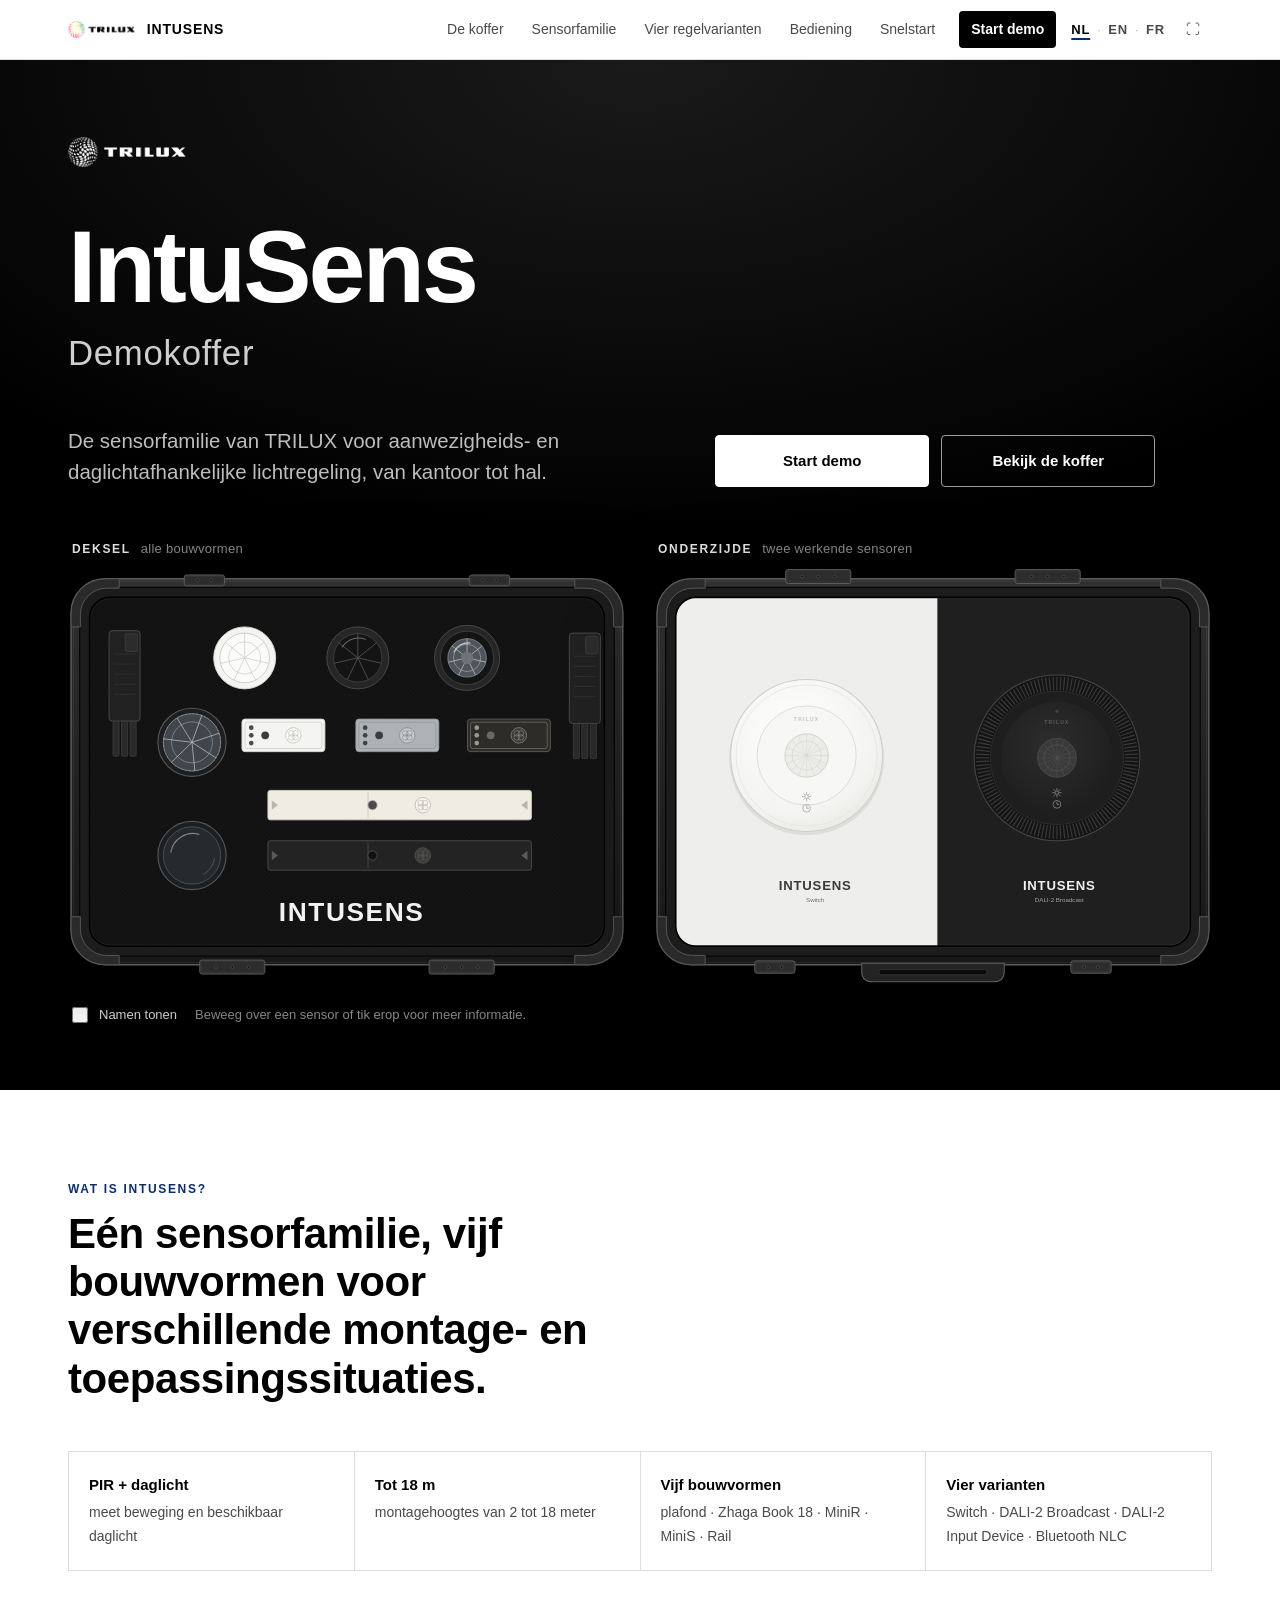
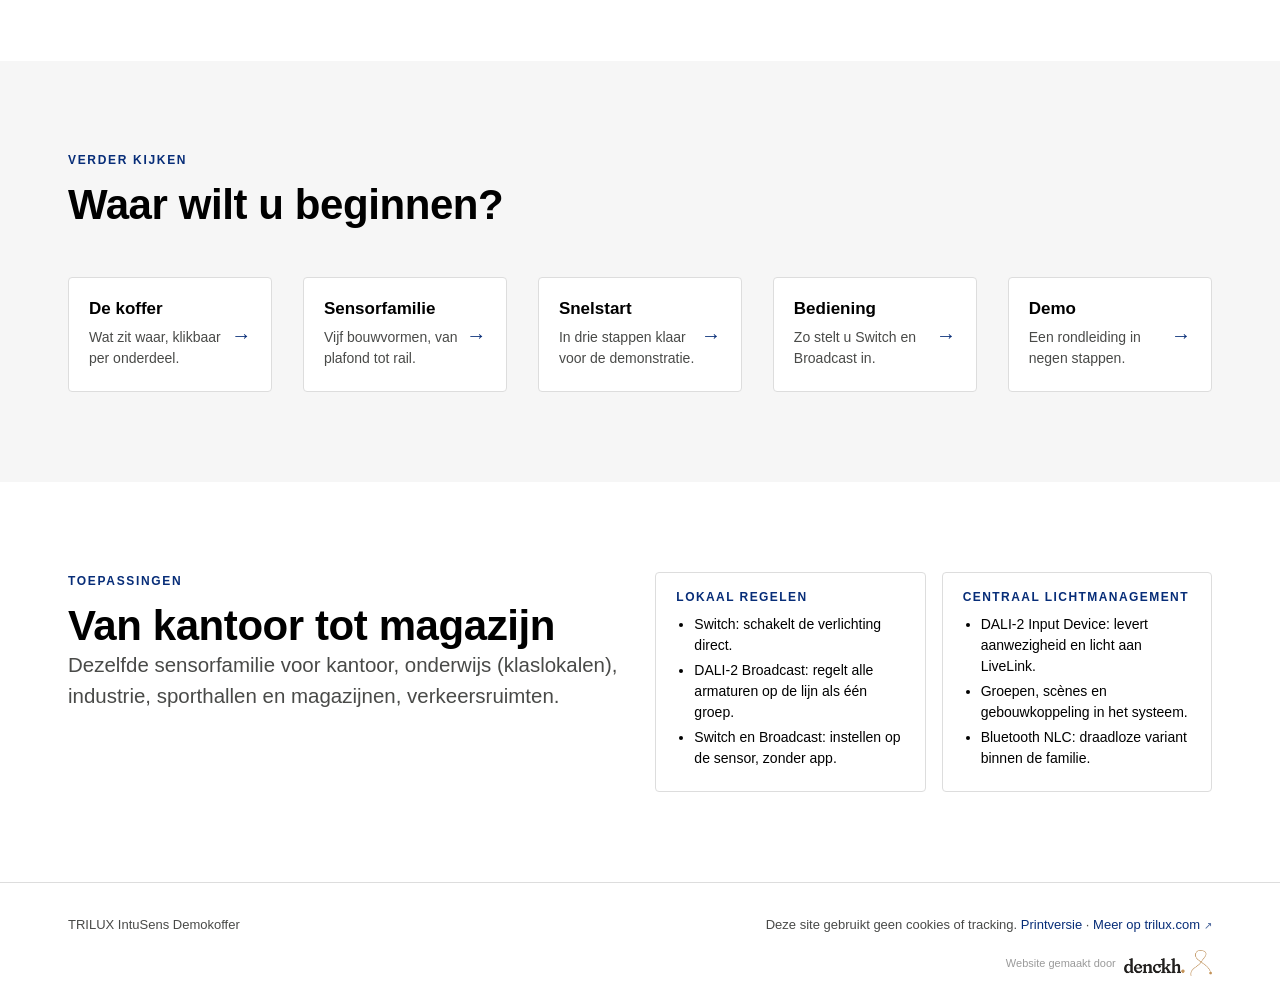
==== commit 4b49f647: "Officieel Denckh-logo in de footer Bron: martijn-ai-workbench f998445.  Co-Authored-By: Claude Opus " ====
--- a/index.html
+++ b/index.html
@@ -35,7 +35,7 @@
   </div>
 </header>
 <main id="main"></main>
-<footer class="foot"><div class="wrap"><span id="foot-l">TRILUX IntuSens Demokoffer</span><span id="foot-r">Deze site gebruikt geen cookies of tracking. <a href="print/intusens-demokoffer-handleiding.html">Printversie</a> · <a class="ext" href="https://www.trilux.com/en/products/intusens/" target="_blank" rel="noopener">Meer op trilux.com</a></span><span id="foot-credit">Website gemaakt door <img src="assets/brand/denckh-logo.png" alt="Denckh" width="81" height="26"></span></div></footer>
+<footer class="foot"><div class="wrap"><span id="foot-l">TRILUX IntuSens Demokoffer</span><span id="foot-r">Deze site gebruikt geen cookies of tracking. <a href="print/intusens-demokoffer-handleiding.html">Printversie</a> · <a class="ext" href="https://www.trilux.com/en/products/intusens/" target="_blank" rel="noopener">Meer op trilux.com</a></span><span id="foot-credit">Website gemaakt door <img src="assets/brand/denckh-logo.png" alt="Denckh" width="88" height="26"></span></div></footer>
 <div class="toast" id="toast" role="status" aria-live="polite"></div>
 <script src="src/data.js"></script>
 <script src="src/translations.js"></script>
